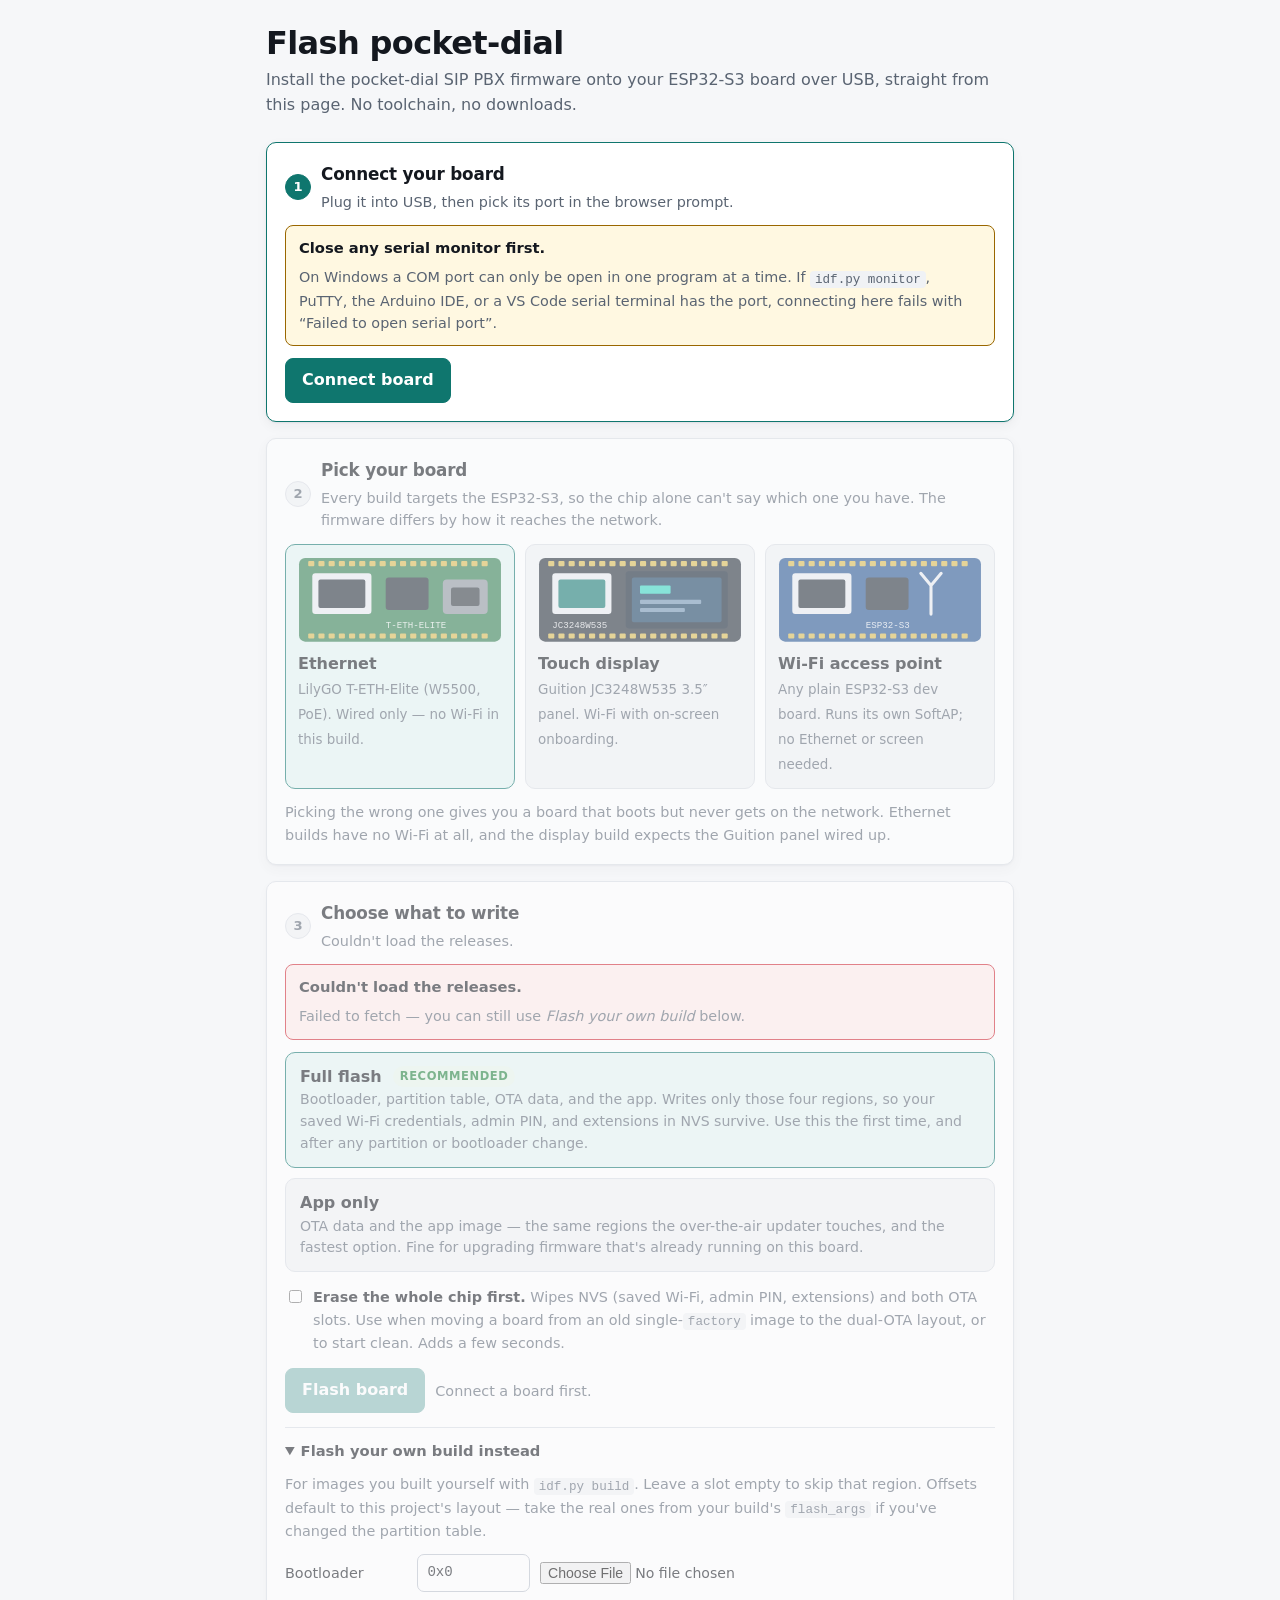
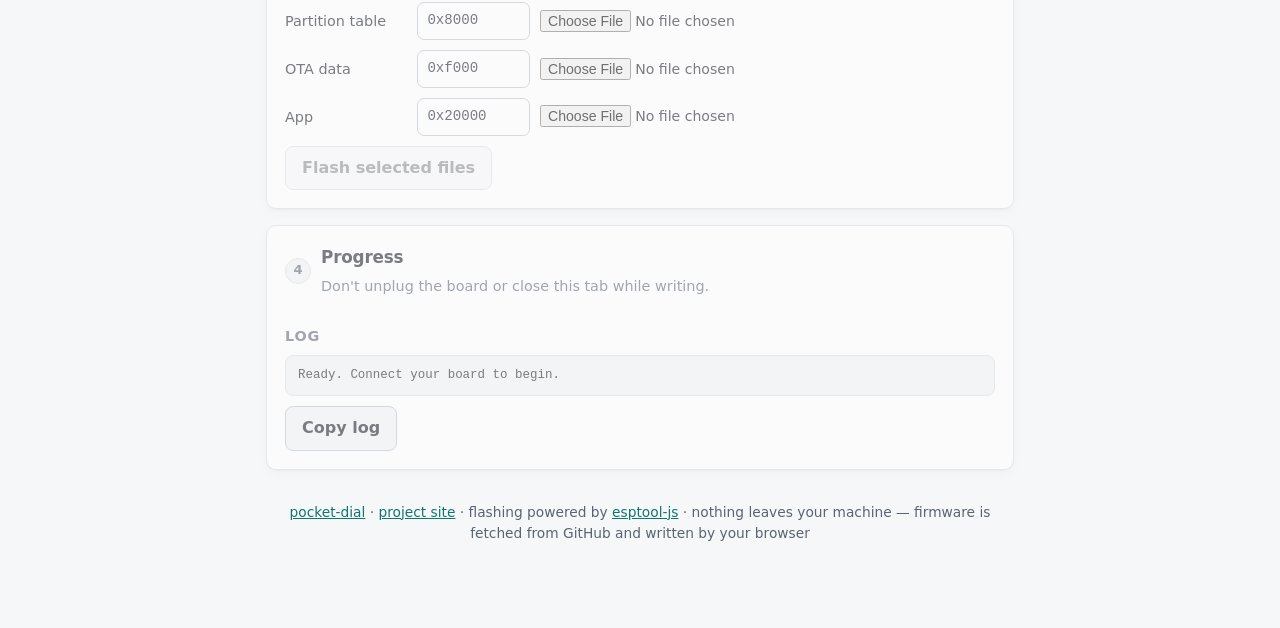
==== docs/flasher/index.html @ 8992a050 "feat(docs): browser flasher on GitHub Pages Adds docs/flasher/index.html, a single dependency-free p" ====
<!doctype html>
<html lang="en">
<head>
<meta charset="utf-8">
<meta name="viewport" content="width=device-width, initial-scale=1">
<title>Flash pocket-dial</title>
<meta name="description" content="Install the pocket-dial SIP PBX firmware onto an ESP32-S3 board straight from your browser over USB. No toolchain needed.">
<style>
:root {
  color-scheme: light dark;

  --bg: #f6f7f9;
  --surface: #ffffff;
  --surface-2: #f0f2f5;
  --border: #d8dce3;
  --border-strong: #b9c0cb;
  --text: #14181f;
  --text-dim: #5a6472;
  --accent: #0f766e;
  --accent-text: #ffffff;
  --accent-dim: #e3f4f2;
  --ok: #1a7f37;
  --ok-bg: #e6f4ea;
  --warn: #9a6700;
  --warn-bg: #fff8e1;
  --err: #cf222e;
  --err-bg: #ffebe9;
  --mono: ui-monospace, SFMono-Regular, "SF Mono", Menlo, Consolas, "Liberation Mono", monospace;
  --radius: 10px;
  --shadow: 0 1px 2px rgba(16, 22, 30, .06), 0 4px 12px rgba(16, 22, 30, .05);
}

@media (prefers-color-scheme: dark) {
  :root:not([data-theme="light"]) {
    --bg: #0d1117;
    --surface: #161b22;
    --surface-2: #1c232c;
    --border: #2d353f;
    --border-strong: #3d4650;
    --text: #e6edf3;
    --text-dim: #9aa4b2;
    --accent: #2dd4bf;
    --accent-text: #06201d;
    --accent-dim: #113330;
    --ok: #5fd377;
    --ok-bg: #12261a;
    --warn: #e3b341;
    --warn-bg: #2b2312;
    --err: #ff7b72;
    --err-bg: #2d1615;
    --shadow: 0 1px 2px rgba(0, 0, 0, .4), 0 4px 14px rgba(0, 0, 0, .3);
  }
}

* { box-sizing: border-box; }

body {
  margin: 0;
  background: var(--bg);
  color: var(--text);
  font: 16px/1.55 system-ui, -apple-system, "Segoe UI", Roboto, "Helvetica Neue", Arial, sans-serif;
  -webkit-text-size-adjust: 100%;
}

.wrap { max-width: 780px; margin: 0 auto; padding: 24px 16px 72px; }

header { margin-bottom: 24px; }
h1 { font-size: clamp(1.5rem, 4vw, 2rem); line-height: 1.2; margin: 0 0 6px; letter-spacing: -.02em; }
.sub { color: var(--text-dim); margin: 0; }

h2 { font-size: 1.05rem; margin: 0 0 4px; letter-spacing: -.01em; }
h3 { font-size: .9rem; margin: 0 0 8px; text-transform: uppercase; letter-spacing: .06em; color: var(--text-dim); }

.card {
  background: var(--surface);
  border: 1px solid var(--border);
  border-radius: var(--radius);
  padding: 18px;
  margin-bottom: 16px;
  box-shadow: var(--shadow);
}
.card > :last-child { margin-bottom: 0; }

.step-head { display: flex; align-items: baseline; gap: 10px; margin-bottom: 12px; }
.step-num {
  flex: none;
  width: 26px; height: 26px;
  border-radius: 50%;
  background: var(--surface-2);
  border: 1px solid var(--border);
  color: var(--text-dim);
  font-size: .82rem; font-weight: 600;
  display: grid; place-items: center;
  align-self: center;
}
.card[data-state="active"] { border-color: var(--accent); }
.card[data-state="active"] .step-num { background: var(--accent); border-color: var(--accent); color: var(--accent-text); }
.card[data-state="done"] .step-num { background: var(--ok-bg); border-color: var(--ok); color: var(--ok); }
.card[data-state="done"] .step-num::after { content: "\2713"; }
.card[data-state="done"] .step-num > span { display: none; }
.card[aria-disabled="true"] { opacity: .55; }
.card[aria-disabled="true"] button { pointer-events: none; }

p { margin: 0 0 12px; }
.muted { color: var(--text-dim); font-size: .9rem; }
code, kbd { font-family: var(--mono); font-size: .875em; background: var(--surface-2); padding: .12em .38em; border-radius: 4px; }
a { color: var(--accent); }

button {
  font: inherit;
  font-weight: 550;
  padding: 9px 16px;
  border-radius: 8px;
  border: 1px solid var(--border-strong);
  background: var(--surface-2);
  color: var(--text);
  cursor: pointer;
  transition: filter .12s ease;
}
button:hover:not(:disabled) { filter: brightness(1.06); }
button:active:not(:disabled) { filter: brightness(.94); }
button:focus-visible { outline: 2px solid var(--accent); outline-offset: 2px; }
button:disabled { opacity: .5; cursor: not-allowed; }
button.primary { background: var(--accent); border-color: var(--accent); color: var(--accent-text); }

select {
  font: inherit; font-size: .9rem;
  padding: 6px 9px; border-radius: 7px;
  border: 1px solid var(--border-strong);
  background: var(--surface); color: var(--text);
  max-width: 100%;
}

.row { display: flex; flex-wrap: wrap; gap: 10px; align-items: center; }

dl.facts { display: grid; grid-template-columns: auto 1fr; gap: 6px 16px; margin: 0; font-size: .92rem; }
dl.facts dt { color: var(--text-dim); }
dl.facts dd { margin: 0; font-family: var(--mono); font-size: .86rem; word-break: break-all; }

/* Variant picker */
.variants { display: grid; gap: 10px; grid-template-columns: 1fr; margin-bottom: 12px; }
@media (min-width: 620px) { .variants { grid-template-columns: 1fr 1fr 1fr; } }

.variant {
  position: relative;
  display: block;
  border: 1px solid var(--border);
  border-radius: var(--radius);
  padding: 12px;
  background: var(--surface-2);
  cursor: pointer;
}
.variant:has(input:checked) { border-color: var(--accent); background: var(--accent-dim); }
.variant:has(input:focus-visible) { outline: 2px solid var(--accent); outline-offset: 2px; }
.variant input { position: absolute; opacity: 0; pointer-events: none; }
.variant svg { display: block; width: 100%; height: auto; border-radius: 6px; margin-bottom: 10px; }
.variant .vname { font-weight: 600; display: block; }
.variant .vdesc { color: var(--text-dim); font-size: .84rem; }
.variant[data-missing="1"] { opacity: .55; }
.badge {
  display: inline-block;
  font-size: .72rem; font-weight: 600;
  text-transform: uppercase; letter-spacing: .05em;
  padding: 2px 7px; border-radius: 20px;
  background: var(--ok-bg); color: var(--ok);
  vertical-align: 2px; margin-left: 6px;
}
.badge.warn { background: var(--warn-bg); color: var(--warn); }

/* Mode picker */
.modes { display: grid; gap: 10px; margin-bottom: 14px; }
.mode {
  display: block;
  border: 1px solid var(--border);
  border-radius: var(--radius);
  padding: 12px 14px;
  background: var(--surface-2);
  cursor: pointer;
}
.mode:has(input:checked) { border-color: var(--accent); background: var(--accent-dim); }
.mode:has(input:focus-visible) { outline: 2px solid var(--accent); outline-offset: 2px; }
.mode input { position: absolute; opacity: 0; pointer-events: none; }
.mode .mname { font-weight: 600; }
.mode .mdesc { color: var(--text-dim); font-size: .88rem; }

.check { display: flex; gap: 8px; align-items: flex-start; font-size: .9rem; margin-bottom: 14px; }
.check input { margin-top: 4px; }

/* Progress */
.parts { display: grid; gap: 8px; margin: 14px 0; }
.part { font-size: .88rem; }
.part-top { display: flex; justify-content: space-between; gap: 12px; margin-bottom: 3px; }
.part-name { font-family: var(--mono); font-size: .82rem; }
.part-pct { color: var(--text-dim); font-variant-numeric: tabular-nums; }
.bar { height: 6px; border-radius: 3px; background: var(--surface-2); overflow: hidden; border: 1px solid var(--border); }
.bar > i { display: block; height: 100%; width: 0; background: var(--accent); transition: width .15s linear; }
.part[data-done="1"] .bar > i { background: var(--ok); }

/* Log */
.log {
  font-family: var(--mono);
  font-size: .78rem;
  line-height: 1.5;
  background: var(--surface-2);
  border: 1px solid var(--border);
  border-radius: 8px;
  padding: 10px 12px;
  max-height: 260px;
  overflow: auto;
  white-space: pre-wrap;
  word-break: break-word;
  margin: 0;
}
.log:empty::after { content: "(nothing yet)"; color: var(--text-dim); }
.log .e { color: var(--err); }
.log .w { color: var(--warn); }
.log .k { color: var(--ok); }

/* Notices */
.notice { border-radius: 8px; padding: 11px 13px; margin-bottom: 12px; font-size: .92rem; border: 1px solid; }
.notice > :last-child { margin-bottom: 0; }
.notice.info { background: var(--accent-dim); border-color: var(--accent); }
.notice.warn { background: var(--warn-bg); border-color: var(--warn); }
.notice.err  { background: var(--err-bg);  border-color: var(--err); }
.notice.ok   { background: var(--ok-bg);   border-color: var(--ok); }

details { border-top: 1px solid var(--border); padding-top: 12px; margin-top: 14px; }
details summary { cursor: pointer; font-weight: 550; font-size: .92rem; }
details[open] summary { margin-bottom: 10px; }

input[type="file"] { font: inherit; font-size: .88rem; max-width: 100%; }
input[type="text"] {
  font: inherit; font-family: var(--mono); font-size: .88rem;
  padding: 7px 9px; border-radius: 7px;
  border: 1px solid var(--border-strong);
  background: var(--surface); color: var(--text);
  width: 8em;
}

.hidden { display: none !important; }

.local-part { display: flex; flex-wrap: wrap; gap: 10px; align-items: center; margin-bottom: 10px; }

footer { color: var(--text-dim); font-size: .86rem; text-align: center; margin-top: 32px; }

@media (prefers-reduced-motion: reduce) {
  * { transition: none !important; }
}
</style>
</head>
<body>
<div class="wrap">

<header>
  <h1>Flash pocket-dial</h1>
  <p class="sub">Install the pocket-dial SIP PBX firmware onto your ESP32-S3 board over USB, straight from this page. No toolchain, no downloads.</p>
</header>

<!-- Unsupported browser gate -->
<div id="unsupported" class="notice err hidden">
  <p><strong>This browser can't talk to serial devices.</strong></p>
  <p>Flashing needs the <a href="https://developer.mozilla.org/docs/Web/API/Web_Serial_API" rel="noreferrer">Web Serial API</a>, which today only <strong>Chrome, Edge, and Opera on desktop</strong> support — Firefox, Safari, and all mobile browsers do not.</p>
  <p id="unsupported-why" class="muted"></p>
  <p style="margin-bottom:0">Open this page in Chrome or Edge on a desktop, or flash from the command line with the <a href="https://github.com/GlomarGadaffi/pocket-dial/blob/main/docs/FLASHING.md">esptool instructions in FLASHING.md</a>.</p>
</div>

<div id="app">

  <!-- Step 1: connect -->
  <section class="card" id="step-connect" data-state="active">
    <div class="step-head">
      <div class="step-num"><span>1</span></div>
      <div>
        <h2>Connect your board</h2>
        <p class="muted" style="margin:0">Plug it into USB, then pick its port in the browser prompt.</p>
      </div>
    </div>

    <div class="notice warn">
      <p style="margin-bottom:6px"><strong>Close any serial monitor first.</strong></p>
      <p class="muted" style="margin-bottom:0">On Windows a COM port can only be open in one program at a time. If <code>idf.py monitor</code>, PuTTY, the Arduino IDE, or a VS Code serial terminal has the port, connecting here fails with &ldquo;Failed to open serial port&rdquo;.</p>
    </div>

    <div class="row">
      <button id="btn-connect" class="primary">Connect board</button>
      <button id="btn-disconnect" class="hidden">Disconnect</button>
      <span id="connect-status" class="muted"></span>
    </div>

    <div id="chip-info" class="hidden" style="margin-top:14px">
      <h3>Board</h3>
      <dl class="facts">
        <dt>Chip</dt><dd id="fact-chip">&mdash;</dd>
        <dt>MAC</dt><dd id="fact-mac">&mdash;</dd>
        <dt>Flash</dt><dd id="fact-flash">&mdash;</dd>
        <dt>Installed</dt><dd id="fact-version">&mdash;</dd>
      </dl>
    </div>
  </section>

  <!-- Step 2: variant -->
  <section class="card" id="step-variant" aria-disabled="true">
    <div class="step-head">
      <div class="step-num"><span>2</span></div>
      <div>
        <h2>Pick your board</h2>
        <p class="muted" style="margin:0" id="detect-summary">Every build targets the ESP32-S3, so the chip alone can't say which one you have. The firmware differs by how it reaches the network.</p>
      </div>
    </div>

    <div id="detect-notice"></div>

    <div class="variants" id="variants" role="radiogroup" aria-label="Firmware variant"></div>
    <p class="muted" style="margin-bottom:0">Picking the wrong one gives you a board that boots but never gets on the network. Ethernet builds have no Wi-Fi at all, and the display build expects the Guition panel wired up.</p>
  </section>

  <!-- Step 3: what to flash -->
  <section class="card" id="step-mode" aria-disabled="true">
    <div class="step-head">
      <div class="step-num"><span>3</span></div>
      <div>
        <h2>Choose what to write</h2>
        <p class="muted" style="margin:0" id="release-line">Loading releases&hellip;</p>
      </div>
    </div>

    <div id="release-notice"></div>

    <div class="row" id="release-row" style="margin-bottom:14px">
      <label for="release-select" class="muted">Release</label>
      <select id="release-select" aria-label="Release to flash"></select>
      <a id="release-link" class="muted" href="#" rel="noreferrer" target="_blank">release notes</a>
    </div>

    <div class="modes" id="modes" role="radiogroup" aria-label="Flash mode">
      <label class="mode">
        <input type="radio" name="mode" value="full" checked>
        <span class="mname">Full flash</span>
        <span class="badge">Recommended</span>
        <div class="mdesc">Bootloader, partition table, OTA data, and the app. Writes only those four regions, so your saved Wi-Fi credentials, admin PIN, and extensions in NVS survive. Use this the first time, and after any partition or bootloader change.</div>
      </label>
      <label class="mode">
        <input type="radio" name="mode" value="app">
        <span class="mname">App only</span>
        <div class="mdesc">OTA data and the app image &mdash; the same regions the over-the-air updater touches, and the fastest option. Fine for upgrading firmware that's already running on this board.</div>
      </label>
    </div>

    <label class="check">
      <input type="checkbox" id="erase-all">
      <span><strong>Erase the whole chip first.</strong> <span class="muted">Wipes NVS (saved Wi-Fi, admin PIN, extensions) and both OTA slots. Use when moving a board from an old single-<code>factory</code> image to the dual-OTA layout, or to start clean. Adds a few seconds.</span></span>
    </label>

    <div class="row">
      <button id="btn-flash" class="primary" disabled>Flash board</button>
      <span id="mode-status" class="muted"></span>
    </div>

    <details id="local-details">
      <summary>Flash your own build instead</summary>
      <p class="muted">For images you built yourself with <code>idf.py build</code>. Leave a slot empty to skip that region. Offsets default to this project's layout &mdash; take the real ones from your build's <code>flash_args</code> if you've changed the partition table.</p>
      <div id="local-parts"></div>
      <div class="row">
        <button id="btn-flash-local">Flash selected files</button>
        <span id="local-status" class="muted"></span>
      </div>
    </details>
  </section>

  <!-- Step 4: progress -->
  <section class="card" id="step-progress" aria-disabled="true">
    <div class="step-head">
      <div class="step-num"><span>4</span></div>
      <div>
        <h2>Progress</h2>
        <p class="muted" style="margin:0">Don't unplug the board or close this tab while writing.</p>
      </div>
    </div>

    <div id="done-notice"></div>
    <div class="parts" id="parts"></div>

    <h3>Log</h3>
    <pre class="log" id="log" aria-live="polite" aria-label="Flashing log"></pre>
    <div class="row" style="margin-top:10px">
      <button id="btn-copy-log">Copy log</button>
    </div>
  </section>

</div>

<footer>
  <p><a href="https://github.com/GlomarGadaffi/pocket-dial">pocket-dial</a>
  &middot; <a href="../">project site</a>
  &middot; flashing powered by <a href="https://github.com/espressif/esptool-js">esptool-js</a>
  &middot; nothing leaves your machine &mdash; firmware is fetched from GitHub and written by your browser</p>
</footer>

</div>

<script type="module">
// ---------------------------------------------------------------------------
// Configuration
// ---------------------------------------------------------------------------

const REPO = "GlomarGadaffi/pocket-dial";
const RELEASES_API = `https://api.github.com/repos/${REPO}/releases?per_page=15`;

// Variant ids double as the "<chip>-<transport>" tag the release workflow
// (.github/workflows/release.yml) bakes into asset names, e.g.
// SipServer-esp32s3-eth.bin. Keep the two in sync.
const VARIANTS = {
  "esp32s3-eth": {
    name: "Ethernet",
    desc: "LilyGO T-ETH-Elite (W5500, PoE). Wired only — no Wi-Fi in this build.",
    art: { body: "#2b7a4b", chip: "#1d2733", label: "T-ETH-ELITE", jack: true },
    after: `<p style="margin-bottom:8px">Plug an Ethernet cable in. The board asks your router for an address over DHCP;
            find it in the router's client list, then open <strong>http://&lt;that address&gt;/</strong> for the dashboard.
            SIP phones register to the same address on port <code>5060</code>.</p>`
  },
  "esp32s3-display": {
    name: "Touch display",
    desc: "Guition JC3248W535 3.5″ panel. Wi-Fi with on-screen onboarding.",
    art: { body: "#1d2733", chip: "#0f766e", label: "JC3248W535", screen: true },
    after: `<p style="margin-bottom:8px">The screen lights up with the onboarding flow: it starts an access point and shows
            a QR code to join it. Follow the prompts to put the board on your Wi-Fi; the dashboard address is shown on
            screen once it's connected.</p>`
  },
  "esp32s3-wifi": {
    name: "Wi-Fi access point",
    desc: "Any plain ESP32-S3 dev board. Runs its own SoftAP; no Ethernet or screen needed.",
    art: { body: "#1f4f8f", chip: "#1d2733", label: "ESP32-S3", antenna: true },
    after: `<p style="margin-bottom:8px">Look for a Wi-Fi network named <strong>esp32-sipserver</strong> and join it.
            The dashboard is at <strong>http://192.168.4.1/</strong>, and SIP phones register to
            <code>192.168.4.1:5060</code>. The dashboard lets you point the board at your own Wi-Fi instead.</p>`
  }
};
const DEFAULT_VARIANT = "esp32s3-eth";

// Flash layout from partitions.csv. Offsets normally come from the release's
// manifest.json or flasher_args-<variant>.json; these are the fallbacks for
// the "flash your own build" panel and for releases that predate both.
const APP_OFFSET = 0x20000;      // ota_0
const APP1_OFFSET = 0x620000;    // ota_1
const OTADATA_OFFSET = 0xf000;
const OTADATA_SIZE = 0x2000;     // two 4 KB sectors
const OTADATA_SECTOR = 0x1000;   // the second entry lives one sector on
const APP_DESC_OFFSET = 0x20;    // esp_app_desc_t follows the 24-byte image
                                 // header + 8-byte first segment header
const APP_DESC_MAGIC = 0xabcd5432;
const PROJECT_NAME = "SipServer";
const DEFAULT_FLASH = { size: "16MB", mode: "dio", freq: "80m" };

const LOCAL_SLOTS = [
  { role: "bootloader",      label: "Bootloader",      offset: 0x0 },
  { role: "partition-table", label: "Partition table", offset: 0x8000 },
  { role: "ota-data",        label: "OTA data",        offset: OTADATA_OFFSET },
  { role: "app",             label: "App",             offset: APP_OFFSET }
];

const ESPTOOL_URL = "https://cdn.jsdelivr.net/npm/esptool-js@0.6.1/bundle.js";

// ---------------------------------------------------------------------------
// Small helpers
// ---------------------------------------------------------------------------

const $ = (id) => document.getElementById(id);

function log(msg, cls) {
  const el = $("log");
  const atBottom = el.scrollHeight - el.scrollTop - el.clientHeight < 24;
  const line = document.createElement("span");
  if (cls) line.className = cls;
  line.textContent = msg + "\n";
  el.appendChild(line);
  if (atBottom) el.scrollTop = el.scrollHeight;
}
const logErr = (m) => log(m, "e");
const logWarn = (m) => log(m, "w");
const logOk = (m) => log(m, "k");

function notice(hostId, kind, html) {
  const host = $(hostId);
  if (!kind) { host.innerHTML = ""; return; }
  host.innerHTML = `<div class="notice ${kind}">${html}</div>`;
}

function setStep(id, state) {
  const el = $(id);
  if (state === "locked") {
    el.setAttribute("aria-disabled", "true");
    el.removeAttribute("data-state");
  } else {
    el.removeAttribute("aria-disabled");
    el.setAttribute("data-state", state);
  }
}

const esc = (s) => String(s).replace(/[&<>"']/g, (c) => ({ "&": "&amp;", "<": "&lt;", ">": "&gt;", '"': "&quot;", "'": "&#39;" }[c]));
const hex = (n) => "0x" + n.toString(16);
const fmtBytes = (n) => n >= 1048576 ? (n / 1048576).toFixed(2) + " MB"
                      : n >= 1024    ? (n / 1024).toFixed(1) + " KB"
                      : n + " B";

// ---------------------------------------------------------------------------
// Browser support gate
// ---------------------------------------------------------------------------

function checkSupport() {
  const reasons = [];
  if (!("serial" in navigator)) reasons.push("navigator.serial is not available in this browser.");
  if (!window.isSecureContext) reasons.push("This page is not in a secure context — Web Serial needs HTTPS (or localhost).");

  if (reasons.length) {
    $("unsupported").classList.remove("hidden");
    $("unsupported-why").textContent = reasons.join(" ");
    $("app").classList.add("hidden");
    return false;
  }
  return true;
}

// ---------------------------------------------------------------------------
// esp_app_desc_t parsing
//
//   0   magic          u32   0xABCD5432
//   4   secure_version u32
//   8   reserv1[2]     u32 x2
//   16  version        char[32]
//   48  project_name   char[32]
//   80  time           char[16]
//   96  date           char[16]
//   112 idf_ver        char[32]
//   144 app_elf_sha256 u8[32]
// ---------------------------------------------------------------------------

function cstr(bytes, offset, maxLen) {
  const slice = bytes.subarray(offset, offset + maxLen);
  let end = slice.indexOf(0);
  if (end < 0) end = slice.length;
  return new TextDecoder("utf-8", { fatal: false }).decode(slice.subarray(0, end)).replace(/[^\x20-\x7e]/g, "");
}

function parseAppDesc(bytes) {
  if (!bytes || bytes.length < 176) return null;
  const dv = new DataView(bytes.buffer, bytes.byteOffset, bytes.byteLength);
  if (dv.getUint32(0, true) !== APP_DESC_MAGIC) return null;
  return {
    version: cstr(bytes, 16, 32),
    projectName: cstr(bytes, 48, 32),
    time: cstr(bytes, 80, 16),
    date: cstr(bytes, 96, 16),
    idfVer: cstr(bytes, 112, 32)
  };
}

// otadata: two 32-byte entries a sector apart, each starting with u32 ota_seq.
// IDF boots the entry with the highest valid seq, slot = (seq - 1) % 2.
// 0xFFFFFFFF means blank; both blank falls back to ota_0.
function activeSlot(entry0, entry1) {
  const seqOf = (e) => {
    if (!e || e.length < 4) return 0xffffffff;
    return new DataView(e.buffer, e.byteOffset, e.byteLength).getUint32(0, true);
  };
  const s0 = seqOf(entry0), s1 = seqOf(entry1);
  const valid = [];
  if (s0 !== 0xffffffff && s0 !== 0) valid.push(s0);
  if (s1 !== 0xffffffff && s1 !== 0) valid.push(s1);
  if (!valid.length) return 0;
  const seq = Math.max(...valid);
  return (seq - 1) % 2;
}

// ---------------------------------------------------------------------------
// State
// ---------------------------------------------------------------------------

const state = {
  esptool: null,
  port: null,
  transport: null,
  loader: null,
  connected: false,
  busy: false,
  usbOtg: false,
  selectedVariant: DEFAULT_VARIANT,
  installedVersion: null,
  releases: [],       // [{ tag, name, prerelease, url, assets: Map<name, url>, manifest?, resolved: Map<variantId, plan> }]
  release: null,      // the selected entry from `releases`
  releaseError: null
};

// ---------------------------------------------------------------------------
// Release loading
//
// Two layouts are understood:
//
//   1. manifest.json (releases cut by the current workflow):
//        { "version": "...", "variants": { "<id>": { "name", "flash": {size,mode,freq},
//          "parts": [ { "offset", "file", "role", "size" } ] } } }
//
//   2. Bare convention (v1.2.0 and earlier):
//        bootloader-<id>.bin, partition-table-<id>.bin, SipServer-<id>.bin, and
//        optionally flasher_args-<id>.json for the real offsets and flash mode.
//        Those releases ship no ota_data_initial.bin; the page synthesises it
//        (it is nothing but 0xFF, which tells the bootloader "boot ota_0").
// ---------------------------------------------------------------------------

async function loadReleases() {
  try {
    const res = await fetch(RELEASES_API, { headers: { Accept: "application/vnd.github+json" } });
    if (res.status === 403 || res.status === 429) throw new Error("rate-limited");
    if (!res.ok) throw new Error(`GitHub API returned ${res.status}`);

    const list = (await res.json()).filter((r) => !r.draft);
    if (!list.length) throw new Error("no-release");

    state.releases = list.map((r) => ({
      tag: r.tag_name,
      name: r.name || r.tag_name,
      prerelease: !!r.prerelease,
      url: r.html_url,
      assets: new Map((r.assets || []).map((a) => [a.name, { url: a.browser_download_url, size: a.size }])),
      manifest: undefined,
      resolved: new Map()
    }));

    // Default to the newest stable release; fall back to a pre-release if
    // that's all there is.
    const stable = state.releases.find((r) => !r.prerelease);
    await selectRelease(stable || state.releases[0]);
    renderReleasePicker();
  } catch (err) {
    state.releaseError = err;
    renderRelease();
  }
}

async function selectRelease(rel) {
  state.release = rel;
  state.releaseError = null;

  if (rel.manifest === undefined) {
    const m = rel.assets.get("manifest.json");
    if (m) {
      try {
        const r = await fetch(m.url);
        rel.manifest = r.ok ? await r.json() : null;
        if (!r.ok) logWarn(`manifest.json in ${rel.tag} could not be downloaded (${r.status}); falling back to asset names.`);
      } catch (e) {
        rel.manifest = null;
        logWarn(`manifest.json in ${rel.tag} is unreadable (${e.message}); falling back to asset names.`);
      }
    } else {
      rel.manifest = null;
    }
  }

  renderRelease();
  renderVariants();
  updateFlashButton();
}

function renderReleasePicker() {
  const sel = $("release-select");
  sel.innerHTML = state.releases.map((r) =>
    `<option value="${esc(r.tag)}" ${r === state.release ? "selected" : ""}>${esc(r.tag)}${r.prerelease ? " (pre-release)" : ""}</option>`).join("");
  sel.addEventListener("change", async () => {
    const rel = state.releases.find((r) => r.tag === sel.value);
    if (rel) {
      log(`Switched to release ${rel.tag}.`);
      await selectRelease(rel);
    }
  });
}

function renderRelease() {
  const line = $("release-line");

  if (state.release) {
    const r = state.release;
    const ver = r.manifest?.version || r.tag;
    line.innerHTML = `Release <strong>${esc(r.tag)}</strong>${r.prerelease ? ' <span class="badge warn">pre-release</span>' : ""}` +
                     (r.manifest ? ` &mdash; firmware ${esc(ver)}` : "") + ".";
    $("release-link").href = r.url;
    $("release-row").classList.remove("hidden");
    notice("release-notice", null);
    return;
  }

  const err = state.releaseError;
  if (!err) { line.textContent = "Loading releases…"; return; }

  let body, kind = "err";
  if (err.message === "no-release") {
    kind = "warn";
    body = `<p style="margin-bottom:6px"><strong>No release published yet.</strong></p>
            <p class="muted" style="margin-bottom:0">There's nothing to download for this repository yet, so one-click flashing isn't available.
            You can still use <em>Flash your own build</em> below with images you built locally.</p>`;
    line.textContent = "No release available.";
  } else if (err.message === "rate-limited") {
    body = `<p style="margin-bottom:6px"><strong>GitHub rate-limited this browser.</strong></p>
            <p class="muted" style="margin-bottom:0">Unauthenticated API requests are capped at 60 per hour per IP. Wait a while and reload,
            or use <em>Flash your own build</em> below.</p>`;
    line.textContent = "Couldn't reach GitHub.";
  } else {
    body = `<p style="margin-bottom:6px"><strong>Couldn't load the releases.</strong></p>
            <p class="muted" style="margin-bottom:0">${esc(err.message)} &mdash; you can still use <em>Flash your own build</em> below.</p>`;
    line.textContent = "Couldn't load the releases.";
  }

  $("release-row").classList.add("hidden");
  notice("release-notice", kind, body);
  $("local-details").open = true;
}

// A plan is { flash: {size,mode,freq}, parts: [{ name, offset, role, url?, data?, size? }] }
// or null when the release has nothing for this variant. Memoised per release.
function planFor(rel, variantId) {
  if (!rel) return null;
  if (rel.resolved.has(variantId)) return rel.resolved.get(variantId);
  const plan = rel.manifest ? planFromManifest(rel, variantId) : planFromConvention(rel, variantId);
  rel.resolved.set(variantId, plan);
  return plan;
}

function planFromManifest(rel, variantId) {
  const v = rel.manifest.variants?.[variantId];
  if (!v || !Array.isArray(v.parts)) return null;
  const parts = [];
  for (const p of v.parts) {
    const a = rel.assets.get(p.file);
    if (!a) return { error: `Release is missing asset "${p.file}".` };
    parts.push({ name: p.file, offset: Number(p.offset), role: p.role, url: a.url, size: p.size ?? a.size });
  }
  return { flash: { ...DEFAULT_FLASH, ...(v.flash || rel.manifest.flash || {}) }, parts };
}

function planFromConvention(rel, variantId) {
  const transport = variantId.split("-").slice(1).join("-");
  const find = (...names) => {
    for (const n of names) if (rel.assets.has(n)) return n;
    return null;
  };
  const findRe = (re) => [...rel.assets.keys()].find((n) => re.test(n)) || null;

  // Asset naming across releases: release.yml writes SipServer-<id>.bin; the
  // hand-cut v1.3.0-pre-alpha used pocket-dial-<tag>-<id>[-board].bin and
  // dropped the transport from the eth bootloader/partition names.
  const app = find(`SipServer-${variantId}.bin`) ||
              findRe(new RegExp(`^pocket-dial-.*-${variantId}(-[a-z0-9]+)?\\.bin$`));
  if (!app) return null;

  const bootloader = find(`bootloader-${variantId}.bin`, "bootloader-esp32s3.bin", "bootloader.bin");
  const ptable = find(`partition-table-${variantId}.bin`, "partition-table-esp32s3.bin", "partition-table.bin");
  const otadata = find(`ota_data_initial-${variantId}.bin`, `ota_data_initial-${transport}.bin`, "ota_data_initial.bin");
  if (!bootloader || !ptable) return { error: `Release ${rel.tag} has the app for ${variantId} but no bootloader/partition table for it.` };

  const plan = {
    flash: { ...DEFAULT_FLASH },
    offsets: { bootloader: 0x0, "partition-table": 0x8000, "ota-data": OTADATA_OFFSET, app: APP_OFFSET },
    argsAsset: find(`flasher_args-${variantId}.json`),
    files: { bootloader, "partition-table": ptable, "ota-data": otadata, app }
  };
  return plan;
}

// Convention plans may carry a flasher_args json whose offsets/flash settings
// should win over the defaults; fetch it lazily, once.
async function finalisePlan(rel, plan) {
  if (plan.parts) return plan;

  if (plan.argsAsset && !plan.argsLoaded) {
    plan.argsLoaded = true;
    try {
      const r = await fetch(rel.assets.get(plan.argsAsset).url);
      if (r.ok) {
        const a = await r.json();
        const fs = a.flash_settings || {};
        plan.flash = {
          size: fs.flash_size || plan.flash.size,
          mode: fs.flash_mode || plan.flash.mode,
          freq: fs.flash_freq || plan.flash.freq
        };
        const off = (k) => a[k]?.offset ? Number(a[k].offset) : null;
        plan.offsets.bootloader = off("bootloader") ?? plan.offsets.bootloader;
        plan.offsets["partition-table"] = off("partition-table") ?? plan.offsets["partition-table"];
        plan.offsets["ota-data"] = off("otadata") ?? plan.offsets["ota-data"];
        plan.offsets.app = off("app") ?? plan.offsets.app;
        log(`${plan.argsAsset}: flash ${plan.flash.size} ${plan.flash.mode}@${plan.flash.freq}, app at ${hex(plan.offsets.app)}.`);
      } else {
        logWarn(`${plan.argsAsset} could not be downloaded (${r.status}); using default offsets.`);
      }
    } catch (e) {
      logWarn(`${plan.argsAsset} unreadable (${e.message}); using default offsets.`);
    }
  }

  const part = (role, name) => {
    if (!name) return null;
    const a = rel.assets.get(name);
    return { name, offset: plan.offsets[role], role, url: a.url, size: a.size };
  };

  plan.parts = [
    part("bootloader", plan.files.bootloader),
    part("partition-table", plan.files["partition-table"]),
    plan.files["ota-data"]
      ? part("ota-data", plan.files["ota-data"])
      : { name: "ota_data_initial (generated)", offset: plan.offsets["ota-data"], role: "ota-data",
          data: new Uint8Array(OTADATA_SIZE).fill(0xff), size: OTADATA_SIZE },
    part("app", plan.files.app)
  ].filter(Boolean);
  return plan;
}

// ---------------------------------------------------------------------------
// Variant picker UI
// ---------------------------------------------------------------------------

function variantArt(art) {
  const pads = Array.from({ length: 18 }, (_, i) =>
    `<rect x="${10 + i * 10}" y="4" width="6" height="5" rx="1" fill="#d8b84a"/>` +
    `<rect x="${10 + i * 10}" y="75" width="6" height="5" rx="1" fill="#d8b84a"/>`).join("");
  let extra = "";
  if (art.jack) extra = `<rect x="142" y="22" width="44" height="34" rx="4" fill="#8a939c"/><rect x="150" y="30" width="28" height="18" rx="2" fill="#2b333c"/>`;
  if (art.antenna) extra = `<path d="M150 56 V28 M150 28 l-10 -12 M150 28 l10 -12" stroke="#e8ecf0" stroke-width="3" fill="none" stroke-linecap="round"/>`;
  if (art.screen) extra = `<rect x="86" y="14" width="100" height="56" rx="3" fill="#0b1a2b"/><rect x="92" y="20" width="88" height="44" rx="2" fill="#123b5e"/><rect x="100" y="28" width="30" height="8" rx="1" fill="#2dd4bf"/><rect x="100" y="42" width="60" height="4" rx="1" fill="#6b8fb0"/><rect x="100" y="50" width="44" height="4" rx="1" fill="#6b8fb0"/>`;
  return `<svg viewBox="0 0 200 84" role="img" aria-hidden="true" focusable="false">
    <rect x="1" y="1" width="198" height="82" rx="6" fill="${art.body}"/>
    <rect x="14" y="16" width="58" height="40" rx="3" fill="#e8ecf0"/>
    <rect x="20" y="22" width="46" height="28" rx="2" fill="${art.chip}"/>
    ${art.screen ? "" : `<rect x="86" y="20" width="42" height="32" rx="3" fill="${art.chip}"/>`}
    ${extra}${pads}
    <text x="${art.screen ? 14 : 86}" y="70" font-family="monospace" font-size="9" fill="#ffffff" opacity=".85">${art.label}</text>
  </svg>`;
}

function renderVariants() {
  const host = $("variants");
  host.innerHTML = Object.entries(VARIANTS).map(([id, v]) => {
    const plan = planFor(state.release, id);
    const missing = state.release && !plan;
    return `
    <label class="variant" data-missing="${missing ? 1 : 0}">
      <input type="radio" name="variant" value="${id}" ${id === state.selectedVariant ? "checked" : ""}>
      ${variantArt(v.art)}
      <span class="vname">${v.name}${missing ? '<span class="badge warn">not in this release</span>' : ""}</span>
      <span class="vdesc">${v.desc}</span>
    </label>`;
  }).join("");

  host.querySelectorAll('input[name="variant"]').forEach((input) => {
    input.addEventListener("change", () => {
      state.selectedVariant = input.value;
      updateFlashButton();
    });
  });
}

function renderLocalSlots() {
  $("local-parts").innerHTML = LOCAL_SLOTS.map((s) => `
    <div class="local-part">
      <label for="local-${s.role}" style="min-width:8.5em;font-size:.9rem">${s.label}</label>
      <input type="text" id="local-off-${s.role}" value="${hex(s.offset)}" aria-label="${s.label} offset" size="8">
      <input type="file" id="local-${s.role}" accept=".bin" aria-label="${s.label} image">
    </div>`).join("");
}

// ---------------------------------------------------------------------------
// Connect / detect
// ---------------------------------------------------------------------------

async function loadEsptool() {
  if (state.esptool) return state.esptool;
  log(`Loading esptool-js from ${ESPTOOL_URL} …`);
  state.esptool = await import(ESPTOOL_URL);
  return state.esptool;
}

const terminal = {
  clean() {},
  writeLine(data) { log(String(data)); },
  write(data) { log(String(data).replace(/\r?\n$/, "")); }
};

async function connect() {
  if (state.busy) return;
  state.busy = true;
  $("btn-connect").disabled = true;
  $("connect-status").textContent = "Connecting…";

  try {
    const { ESPLoader, Transport } = await loadEsptool();

    state.port = await navigator.serial.requestPort();
    state.transport = new Transport(state.port, false);

    state.loader = new ESPLoader({
      transport: state.transport,
      baudrate: 921600,
      romBaudrate: 115200,
      terminal,
      debugLogging: false
    });

    // main() syncs, identifies the chip, uploads the flasher stub, and raises
    // the baud rate. Everything after this point runs against the stub.
    const chipName = await state.loader.main();
    state.connected = true;

    // The S3's native USB-Serial-JTAG needs the USB-OTG reset path rather than
    // DTR/RTS wiggling; the PID tells us which cable we're on.
    const pid = state.transport.getPid();
    state.usbOtg = pid === state.loader.USB_JTAG_SERIAL_PID;
    log(`Interface: ${state.usbOtg ? "native USB-Serial-JTAG (CDC-ACM)" : "USB-UART bridge"} (PID ${pid ?? "unknown"}).`);

    let mac = "unknown", flashSize = "unknown";
    try { mac = await state.loader.chip.readMac(state.loader); } catch (e) { logWarn(`Could not read MAC: ${e.message}`); }
    try { flashSize = await state.loader.detectFlashSize(); } catch (e) { logWarn(`Could not detect flash size: ${e.message}`); }

    $("fact-chip").textContent = chipName || state.loader.chip.CHIP_NAME || "unknown";
    $("fact-mac").textContent = mac;
    $("fact-flash").textContent = flashSize;
    $("chip-info").classList.remove("hidden");

    logOk(`Connected: ${chipName}, MAC ${mac}, flash ${flashSize}.`);

    if (chipName && !/S3/i.test(chipName)) {
      logWarn(`${chipName} is not an ESP32-S3; the published builds won't run on it.`);
      notice("detect-notice", "warn",
        `<p style="margin-bottom:0"><strong>This is a ${esc(chipName)}, not an ESP32-S3.</strong> Every published release targets the S3.
         A classic ESP32 needs the <code>lan8720</code> build from source &mdash; see FLASHING.md &mdash; and can be written here through
         <em>Flash your own build</em>.</p>`);
    }

    $("connect-status").textContent = "Connected.";
    $("btn-connect").classList.add("hidden");
    $("btn-disconnect").classList.remove("hidden");
    setStep("step-connect", "done");
    setStep("step-variant", "active");
    setStep("step-mode", "active");

    await readInstalled();
    updateFlashButton();
  } catch (err) {
    handleConnectError(err);
  } finally {
    state.busy = false;
    $("btn-connect").disabled = false;
  }
}

function handleConnectError(err) {
  const msg = err && err.message ? err.message : String(err);

  if (err && err.name === "NotFoundError") {
    $("connect-status").textContent = "No port selected.";
    return;
  }

  logErr(`Connect failed: ${msg}`);
  $("connect-status").textContent = "Connection failed.";

  let hint = "";
  if (/open|busy|access|locked/i.test(msg)) {
    hint = "Something else is holding the port. Close any serial monitor (<code>idf.py monitor</code>, PuTTY, Arduino IDE, VS Code) and try again.";
  } else if (/sync|timed? ?out|connect/i.test(msg)) {
    hint = "The chip didn't answer. Try again; if it keeps failing, hold <kbd>BOOT</kbd>, tap <kbd>RESET</kbd>, release <kbd>BOOT</kbd> to force the bootloader, then connect. Also make sure the cable carries data, not just power.";
  }

  notice("detect-notice", "err",
    `<p style="margin-bottom:${hint ? "6px" : "0"}"><strong>Couldn't connect.</strong> ${esc(msg)}</p>` +
    (hint ? `<p class="muted" style="margin-bottom:0">${hint}</p>` : ""));

  cleanup();
}

async function readAppDesc(appOffset) {
  const bytes = await state.loader.readFlash(appOffset + APP_DESC_OFFSET, 0x100);
  return parseAppDesc(bytes);
}

// The firmware doesn't stamp its variant into the app descriptor, so this
// only reports what's installed; the user still picks the variant. One
// command at a time: esptool-js has no command queue and overlapping reads
// interleave their replies.
async function readInstalled() {
  $("detect-summary").textContent = "Reading what's installed…";
  try {
    const d0 = await readAppDesc(APP_OFFSET).catch(() => null);
    const d1 = await readAppDesc(APP1_OFFSET).catch(() => null);
    let active = 0;
    try {
      const e0 = await state.loader.readFlash(OTADATA_OFFSET, 32);
      const e1 = await state.loader.readFlash(OTADATA_OFFSET + OTADATA_SECTOR, 32);
      active = activeSlot(e0, e1);
      log(`OTA data says slot ota_${active} is active.`);
    } catch (e) {
      logWarn(`Could not read OTA data (${e.message}); assuming ota_0.`);
    }

    const slots = [d0, d1];
    const cur = slots[active] || slots[1 - active];
    if (cur) {
      state.installedVersion = cur.version;
      $("fact-version").textContent = `${cur.projectName || "?"} ${cur.version}` + (cur.date ? ` — built ${cur.date}` : "");
      log(`Slot ota_${slots[active] ? active : 1 - active}: ${cur.projectName} ${cur.version}, IDF ${cur.idfVer}, built ${cur.date} ${cur.time}.`);
      if (cur.projectName === PROJECT_NAME) {
        notice("detect-notice", "ok",
          `<p style="margin-bottom:0"><strong>pocket-dial ${esc(cur.version)} is already on this board.</strong>
           The build can't tell which board it was made for, so confirm the variant below. <em>App only</em> is enough to upgrade it.</p>`);
      } else {
        notice("detect-notice", "info",
          `<p style="margin-bottom:0">This board is currently running <code>${esc(cur.projectName || "unknown")}</code>, not pocket-dial.
           A <em>Full flash</em> replaces it.</p>`);
      }
    } else {
      $("fact-version").textContent = "none — blank or unrecognised";
      notice("detect-notice", "info", `<p style="margin-bottom:0">No firmware descriptor found on this board &mdash; it looks blank. Use a <em>Full flash</em>.</p>`);
    }
    $("detect-summary").textContent = "Every build targets the ESP32-S3, so the chip alone can't say which one you have. Pick by how the board reaches the network.";
  } catch (err) {
    logWarn(`Could not read the flash: ${err.message}`);
    $("fact-version").textContent = "unknown (read failed)";
    $("detect-summary").textContent = "Couldn't read the board's flash — pick your board below.";
  }
}

async function cleanup() {
  state.connected = false;
  try {
    if (state.transport) await state.transport.disconnect();
  } catch { /* the port may already be gone */ }
  state.transport = null;
  state.loader = null;
  state.port = null;
  $("btn-connect").classList.remove("hidden");
  $("btn-disconnect").classList.add("hidden");
  updateFlashButton();
}

async function disconnect() {
  await cleanup();
  $("connect-status").textContent = "Disconnected.";
  setStep("step-connect", "active");
  setStep("step-variant", "locked");
  setStep("step-mode", "locked");
  log("Disconnected.");
}

// ---------------------------------------------------------------------------
// Flashing
// ---------------------------------------------------------------------------

function updateFlashButton() {
  const plan = planFor(state.release, state.selectedVariant);
  const ready = state.connected && !state.busy && !!plan && !plan.error;
  $("btn-flash").disabled = !ready;
  $("btn-flash-local").disabled = !state.connected || state.busy;

  const status = $("mode-status");
  if (!state.connected) status.textContent = "Connect a board first.";
  else if (!state.release) status.textContent = "No release available.";
  else if (plan && plan.error) status.textContent = plan.error;
  else if (!plan) status.textContent = `${state.release.tag} has no ${VARIANTS[state.selectedVariant].name} build.`;
  else status.textContent = "";
}

function renderParts(parts) {
  $("parts").innerHTML = parts.map((p, i) => `
    <div class="part" id="part-${i}" data-done="0">
      <div class="part-top">
        <span class="part-name">${hex(p.offset)} &nbsp; ${esc(p.name)}</span>
        <span class="part-pct" id="part-pct-${i}">waiting</span>
      </div>
      <div class="bar"><i id="part-bar-${i}" role="progressbar" aria-label="${esc(p.name)}" aria-valuemin="0" aria-valuemax="100" aria-valuenow="0"></i></div>
    </div>`).join("");
}

function setPartProgress(i, written, total) {
  const pct = total ? Math.round((written / total) * 100) : 0;
  const bar = $(`part-bar-${i}`);
  if (bar) {
    bar.style.width = pct + "%";
    bar.setAttribute("aria-valuenow", String(pct));
  }
  const label = $(`part-pct-${i}`);
  if (label) label.textContent = pct >= 100 ? "done" : `${pct}%`;
  if (pct >= 100) $(`part-${i}`)?.setAttribute("data-done", "1");
}

async function fetchPart(part) {
  const res = await fetch(part.url);
  if (!res.ok) throw new Error(`Download of ${part.name} failed (${res.status}).`);
  return new Uint8Array(await res.arrayBuffer());
}

async function doFlash(parts, flash, label, eraseAll) {
  if (state.busy || !state.connected) return;
  state.busy = true;
  notice("done-notice", null);
  setStep("step-progress", "active");
  $("btn-flash").disabled = true;
  $("btn-flash-local").disabled = true;

  try {
    renderParts(parts);
    log(`--- ${label} ---`);

    // Download everything before touching the flash, so a network failure
    // can't leave the board half-written.
    const fileArray = [];
    for (const p of parts) {
      const data = p.data || await fetchPart(p);
      log(`${p.name}: ${fmtBytes(data.length)} ready for ${hex(p.offset)}.`);
      fileArray.push({ data, address: p.offset });
    }

    if (eraseAll) logWarn("Erasing the entire flash first (this wipes NVS).");

    await state.loader.writeFlash({
      fileArray,
      flashSize: flash.size || DEFAULT_FLASH.size,
      flashMode: flash.mode || DEFAULT_FLASH.mode,
      flashFreq: flash.freq || DEFAULT_FLASH.freq,
      // Off by default: a whole-chip erase takes the NVS partition with it,
      // and with it the saved Wi-Fi, admin PIN, and extensions.
      eraseAll: !!eraseAll,
      compress: true,
      reportProgress: (fileIndex, written, total) => setPartProgress(fileIndex, written, total)
    });

    parts.forEach((_, i) => setPartProgress(i, 1, 1));
    logOk("Write complete. Resetting the board…");

    await state.loader.after("hard_reset", state.usbOtg);
    logOk("Board reset. It should be booting the new firmware now.");

    showDone();
  } catch (err) {
    const msg = err && err.message ? err.message : String(err);
    logErr(`Flashing failed: ${msg}`);
    notice("done-notice", "err",
      `<p style="margin-bottom:6px"><strong>Flashing failed.</strong> ${esc(msg)}</p>
       <p class="muted" style="margin-bottom:0">The board may be in a half-written state. Reconnect and run a
       <strong>Full flash</strong> to put it back in a known-good condition.</p>`);
  } finally {
    state.busy = false;
    updateFlashButton();
  }
}

function showDone() {
  const v = VARIANTS[state.selectedVariant];
  setStep("step-progress", "done");
  notice("done-notice", "ok", `
    <p style="margin-bottom:8px"><strong>Done — the board is rebooting.</strong></p>
    ${v.after}
    <p class="muted" style="margin-bottom:0">Later updates can go over the air from the dashboard (see
      <a href="https://github.com/GlomarGadaffi/pocket-dial/blob/main/docs/OTA.md">OTA.md</a>). You can unplug the board now;
      disconnecting the port here is safe.</p>`);
}

async function flashFromRelease() {
  const mode = document.querySelector('input[name="mode"]:checked').value;
  const rel = state.release;
  let plan = planFor(rel, state.selectedVariant);
  if (!plan || plan.error) {
    logErr(plan?.error || "Nothing to flash for that variant.");
    return;
  }
  try {
    plan = await finalisePlan(rel, plan);
  } catch (err) {
    logErr(err.message);
    notice("done-notice", "err", `<p style="margin-bottom:0">${esc(err.message)}</p>`);
    return;
  }

  let parts = plan.parts;
  if (mode === "app") parts = parts.filter((p) => p.role === "app" || p.role === "ota-data");
  if (!parts.length) { logErr("Nothing to flash for that variant and mode."); return; }

  const name = VARIANTS[state.selectedVariant].name;
  const label = `${mode === "full" ? "Full" : "App-only"} flash — ${name} ${rel.tag}`;
  await doFlash(parts, plan.flash, label, $("erase-all").checked);
}

async function flashLocal() {
  const parts = [];
  for (const slot of LOCAL_SLOTS) {
    const fileInput = $(`local-${slot.role}`);
    const file = fileInput.files && fileInput.files[0];
    if (!file) continue;

    const offsetText = $(`local-off-${slot.role}`).value.trim();
    const offset = Number(offsetText);
    if (!Number.isInteger(offset) || offset < 0) {
      $("local-status").textContent = `"${offsetText}" is not a valid offset for ${slot.label}.`;
      return;
    }
    parts.push({
      name: file.name,
      offset,
      role: slot.role,
      data: new Uint8Array(await file.arrayBuffer())
    });
  }

  if (!parts.length) {
    $("local-status").textContent = "Pick at least one file.";
    return;
  }
  $("local-status").textContent = "";
  await doFlash(parts, DEFAULT_FLASH, `Local flash — ${parts.length} file(s)`, $("erase-all").checked);
}

// ---------------------------------------------------------------------------
// Wire-up
// ---------------------------------------------------------------------------

if (checkSupport()) {
  renderVariants();
  renderLocalSlots();
  updateFlashButton();
  loadReleases().then(updateFlashButton);

  $("btn-connect").addEventListener("click", connect);
  $("btn-disconnect").addEventListener("click", disconnect);
  $("btn-flash").addEventListener("click", flashFromRelease);
  $("btn-flash-local").addEventListener("click", flashLocal);

  document.querySelectorAll('input[name="mode"]').forEach((r) =>
    r.addEventListener("change", updateFlashButton));

  $("btn-copy-log").addEventListener("click", async () => {
    try {
      await navigator.clipboard.writeText($("log").textContent);
      $("btn-copy-log").textContent = "Copied";
    } catch {
      $("btn-copy-log").textContent = "Copy failed";
    }
    setTimeout(() => { $("btn-copy-log").textContent = "Copy log"; }, 1500);
  });

  window.addEventListener("beforeunload", (e) => {
    if (state.busy) { e.preventDefault(); e.returnValue = ""; }
  });

  log("Ready. Connect your board to begin.");
}
</script>
</body>
</html>
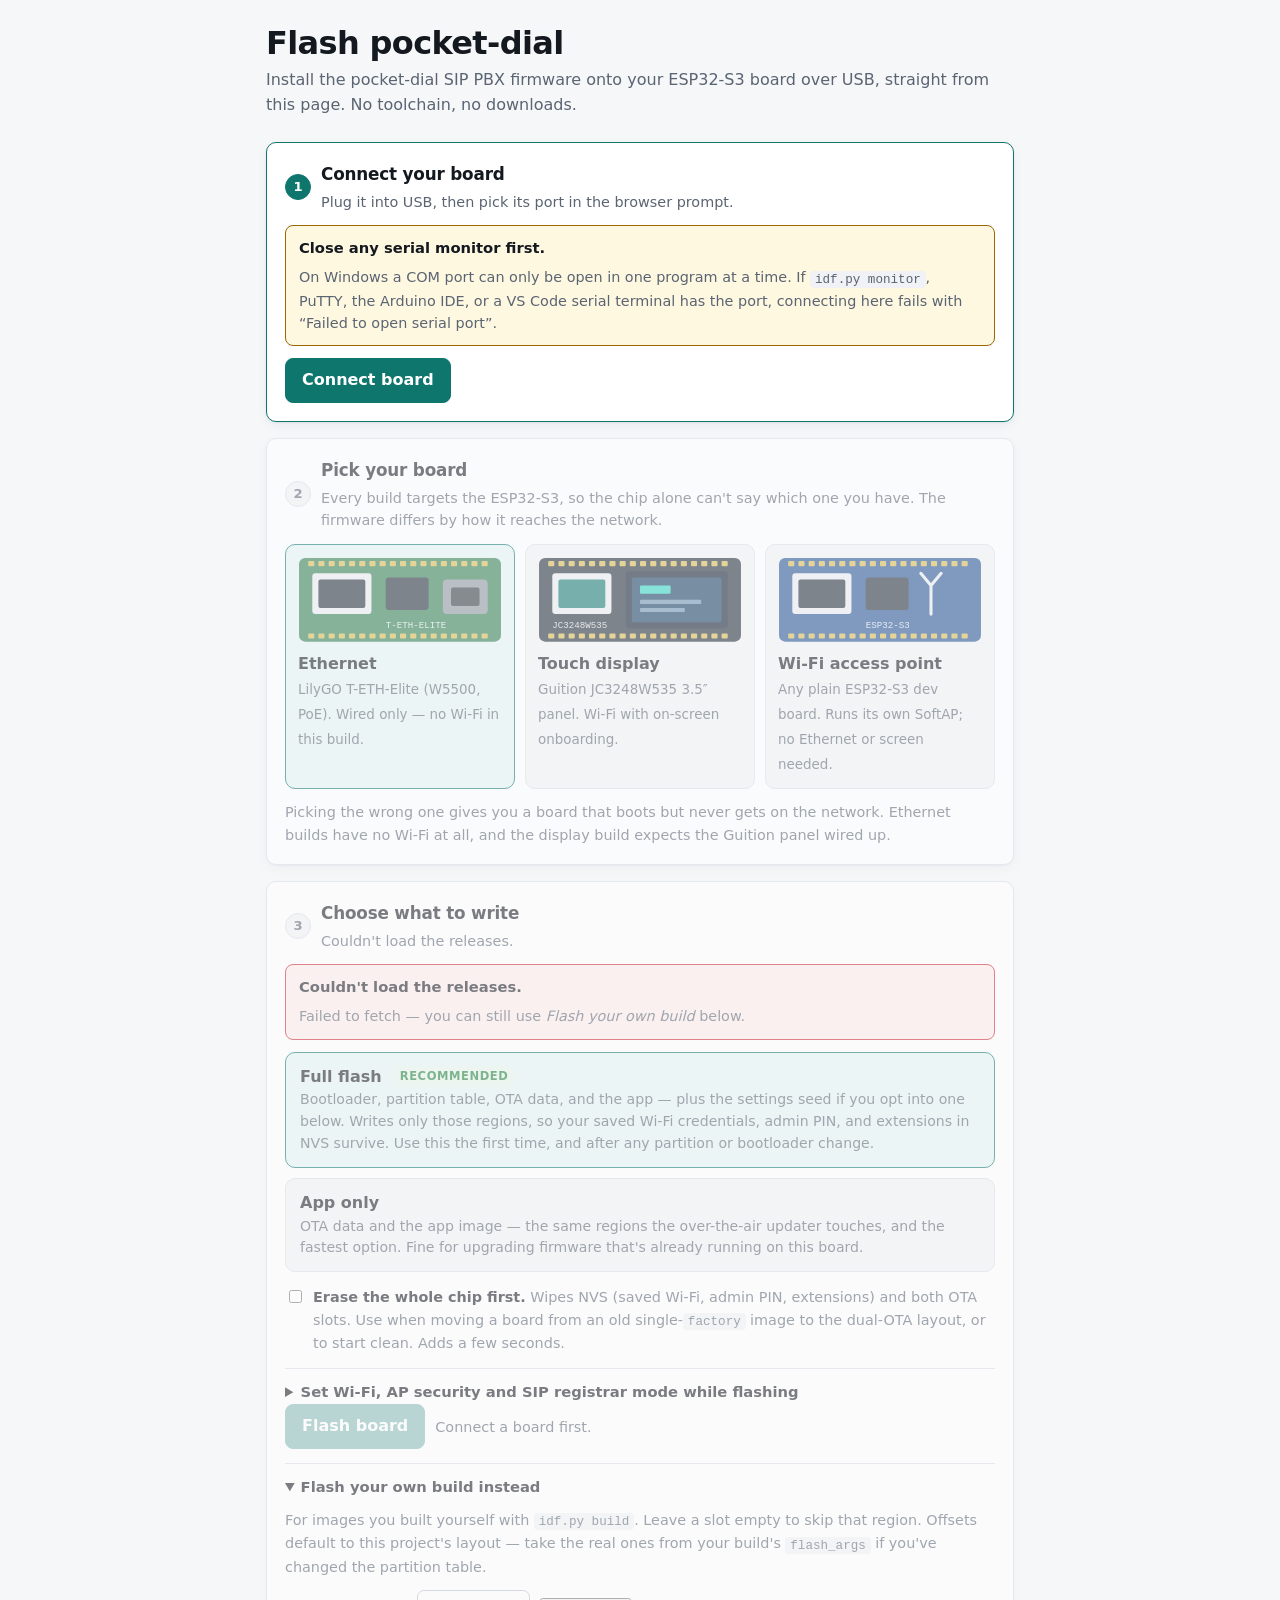
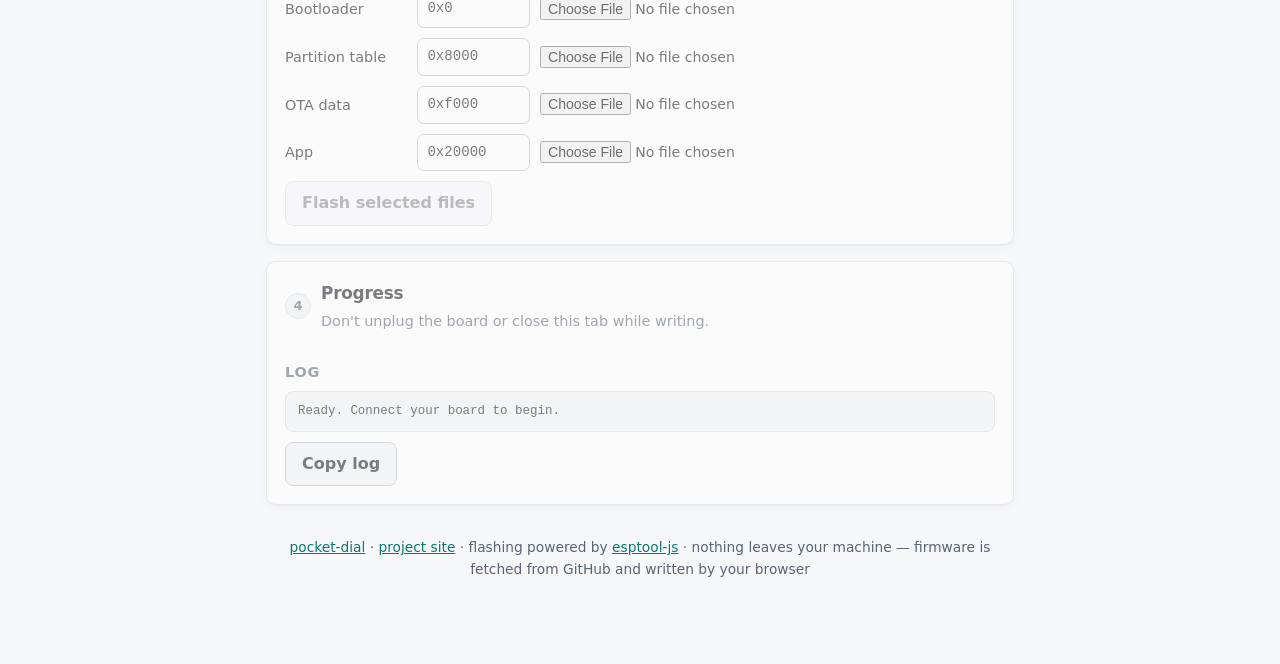
==== commit e631fc25: "sec(net,web,sip): WPA2 SoftAP, CSRF + centralised admin gate, reachable registrar modes Started as a" ====
--- a/docs/flasher/index.html
+++ b/docs/flasher/index.html
@@ -229,12 +229,28 @@
 details[open] summary { margin-bottom: 10px; }
 
 input[type="file"] { font: inherit; font-size: .88rem; max-width: 100%; }
-input[type="text"] {
+input[type="text"], input[type="password"] {
   font: inherit; font-family: var(--mono); font-size: .88rem;
   padding: 7px 9px; border-radius: 7px;
   border: 1px solid var(--border-strong);
   background: var(--surface); color: var(--text);
   width: 8em;
+}
+/* The 8em default suits the hex offset boxes in the local-build panel; the
+   seed panel's passphrase and SSID boxes need room for 63 characters. */
+input.wide { width: 22em; max-width: 100%; }
+
+/* Flash-time configuration seed panel */
+fieldset.seed { border: 0; padding: 0; margin: 0 0 4px; min-width: 0; }
+fieldset.seed:disabled { opacity: .5; }
+.field { display: flex; flex-wrap: wrap; gap: 10px; align-items: center; margin-bottom: 10px; }
+.field > label:first-child { min-width: 10.5em; font-size: .9rem; }
+.field .hint { flex-basis: 100%; margin: -4px 0 0; }
+.psk-out {
+  font-family: var(--mono); font-size: 1rem; font-weight: 600;
+  letter-spacing: .04em; word-break: break-all;
+  background: var(--surface); border: 1px solid var(--border-strong);
+  border-radius: 7px; padding: 6px 9px; display: inline-block;
 }
 
 .hidden { display: none !important; }
@@ -337,7 +353,7 @@
         <input type="radio" name="mode" value="full" checked>
         <span class="mname">Full flash</span>
         <span class="badge">Recommended</span>
-        <div class="mdesc">Bootloader, partition table, OTA data, and the app. Writes only those four regions, so your saved Wi-Fi credentials, admin PIN, and extensions in NVS survive. Use this the first time, and after any partition or bootloader change.</div>
+        <div class="mdesc">Bootloader, partition table, OTA data, and the app &mdash; plus the settings seed if you opt into one below. Writes only those regions, so your saved Wi-Fi credentials, admin PIN, and extensions in NVS survive. Use this the first time, and after any partition or bootloader change.</div>
       </label>
       <label class="mode">
         <input type="radio" name="mode" value="app">
@@ -350,6 +366,120 @@
       <input type="checkbox" id="erase-all">
       <span><strong>Erase the whole chip first.</strong> <span class="muted">Wipes NVS (saved Wi-Fi, admin PIN, extensions) and both OTA slots. Use when moving a board from an old single-<code>factory</code> image to the dual-OTA layout, or to start clean. Adds a few seconds.</span></span>
     </label>
+
+    <!-- Flash-time configuration seed. Collapsed and opted out by default:
+         the common case is "reflash this board, leave its settings alone". -->
+    <details id="seed-details">
+      <summary>Set Wi-Fi, AP security and SIP registrar mode while flashing</summary>
+
+      <p class="muted">Writes a small settings blob to the board's <code>cfgseed</code> partition. The firmware reads it
+        once on the next boot, copies what's flagged into NVS, and then ignores it until the flasher writes a newer one.
+        This is the only way to hand a passphrase to the headless <em>Ethernet</em> and <em>Wi-Fi access point</em> builds,
+        which have no screen to show one on &mdash; and, today, the only way to set the SIP registrar's admission mode on
+        any board before its first boot.</p>
+
+      <label class="check">
+        <input type="checkbox" id="seed-enable">
+        <span><strong>Apply these settings to the board.</strong>
+          <span class="muted">Leave this unchecked &mdash; the default &mdash; and <strong>nothing at all is written to
+          <code>cfgseed</code></strong>, so the board keeps whatever it is already configured with. That is what makes it
+          safe to reflash a board you have already set up.</span></span>
+      </label>
+
+      <fieldset class="seed" id="seed-fields" disabled>
+        <!-- The fieldset groups the controls the checkbox above governs, so it
+             needs a legend; it would only repeat the summary visually, so it is
+             positioned off-screen rather than hidden (display:none would take it
+             out of the accessibility tree too). -->
+        <legend style="position:absolute;width:1px;height:1px;overflow:hidden;clip:rect(0 0 0 0)">Device settings to write</legend>
+
+        <div class="field">
+          <label for="seed-ap-secure">Access-point security</label>
+          <select id="seed-ap-secure">
+            <option value="keep" selected>Leave as is</option>
+            <option value="on">WPA2 &mdash; passphrase required</option>
+            <option value="off">Open &mdash; no passphrase</option>
+          </select>
+        </div>
+
+        <div class="notice warn">
+          <p style="margin-bottom:0"><strong>Switching the access point to WPA2 breaks every existing connection.</strong>
+            <span class="muted">Phones, ATAs and laptops already associated with the open network cannot rejoin until each
+            one is re-paired with the new passphrase. Write the passphrase down before you flash &mdash; on a headless board
+            the only other copy is the serial log.</span></p>
+        </div>
+
+        <div class="field">
+          <label for="seed-ap-psk">AP passphrase</label>
+          <input type="text" id="seed-ap-psk" class="wide" autocomplete="off" autocapitalize="off"
+                 spellcheck="false" aria-describedby="seed-psk-hint">
+          <button type="button" id="btn-gen-psk">Generate</button>
+          <p class="muted hint" id="seed-psk-hint">8&ndash;63 printable ASCII characters, the WPA2 limits. <em>Generate</em>
+            makes a 20-character one from an alphabet with no <code>0</code>/<code>O</code>, <code>1</code>/<code>I</code>/<code>L</code>
+            or <code>U</code>, because it gets read off a small screen and retyped into a phone. Leave it empty to keep the
+            board's current passphrase.</p>
+        </div>
+
+        <div class="field">
+          <label for="seed-wifi-mode">Wi-Fi mode</label>
+          <select id="seed-wifi-mode">
+            <option value="keep" selected>Leave as is</option>
+            <option value="0">Captive portal (default)</option>
+            <option value="1">Station &mdash; join an existing network</option>
+            <option value="2">Standalone access point</option>
+          </select>
+        </div>
+
+        <div id="seed-sta" class="hidden">
+          <div class="field">
+            <label for="seed-sta-ssid">Upstream SSID</label>
+            <input type="text" id="seed-sta-ssid" class="wide" autocomplete="off" autocapitalize="off"
+                   spellcheck="false" aria-describedby="seed-sta-hint">
+          </div>
+          <div class="field">
+            <label for="seed-sta-pass">Upstream password</label>
+            <input type="password" id="seed-sta-pass" class="wide" autocomplete="off" aria-describedby="seed-sta-hint">
+            <p class="muted hint" id="seed-sta-hint">Optional. Leave the SSID empty to keep whichever network the board
+              already has saved; leave the password empty for an open network.</p>
+          </div>
+        </div>
+
+        <div class="field">
+          <label for="seed-reg-mode">SIP registrar mode</label>
+          <select id="seed-reg-mode" aria-describedby="seed-reg-hint">
+            <option value="keep" selected>Leave as is</option>
+            <option value="0">Open &mdash; any endpoint, no password</option>
+            <option value="1">Learn &mdash; adopt phones on first sight</option>
+            <option value="2">Secure &mdash; every REGISTER is authenticated</option>
+          </select>
+          <p class="muted hint" id="seed-reg-hint">Who is allowed to register as an extension. A board that has never been
+            told otherwise runs in <strong>open</strong>, so on a fresh board <em>Leave as is</em> means open.
+            <br><strong>Open:</strong> any endpoint on the network can register as any extension, with no credential. That is
+            the current default. Fine on a bench, a lab or a classroom; not on a link anyone else shares.
+            <br><strong>Learn:</strong> trust-on-first-use. An unknown device is adopted and locked to the extension it asked
+            for by MAC address, while devices already secured are digest-enforced as usual. Meant for adopting a fleet of
+            phones you already own, then turning off again.
+            <br><strong>Secure:</strong> every REGISTER is digest-challenged, so an extension can only be claimed by
+            something that knows its secret. An extension with no secret stored yet cannot register at all &mdash; the
+            registrar answers <em>Extension Not Provisioned</em> &mdash; so provision your extensions before you switch a
+            working system over.</p>
+        </div>
+
+        <div class="notice warn hidden" id="seed-reg-learn-warn">
+          <p style="margin-bottom:0"><strong>Learn mode is a deliberate, temporary weakening.</strong>
+            <span class="muted">While it is on, anything that can reach the PBX can claim any extension that has not been
+            adopted yet &mdash; that is the whole point, and it is why it must not be left on as a steady state. Run it on a
+            trusted or WPA2 link, adopt the phones, then come back and set <em>Secure</em>. Until the dashboard control for
+            this lands, reflashing with this panel is how you change it back.</span></p>
+        </div>
+
+        <p class="muted" style="margin-bottom:0">The seed is written on both <em>Full flash</em> and <em>App only</em>, but a board
+          whose partition table predates this feature has no <code>cfgseed</code> partition to read &mdash; run a
+          <em>Full flash</em> so the new partition table lands too.</p>
+      </fieldset>
+
+      <div id="seed-notice"></div>
+    </details>
 
     <div class="row">
       <button id="btn-flash" class="primary" disabled>Flash board</button>
@@ -449,6 +579,23 @@
                                  // header + 8-byte first segment header
 const APP_DESC_MAGIC = 0xabcd5432;
 const PROJECT_NAME = "SipServer";
+
+// Fallback offset of the `cfgseed` partition (partitions.csv: 0xFFF000, 0x1000).
+//
+// Why a fallback and not the only source: the seed is generated here in the
+// browser, so it is not a release asset and has no place in manifest.json's
+// `parts` — but its *address* is a property of the release's partition table,
+// exactly like the app and otadata offsets the manifest already carries. So
+// release.yml now reads the real offset out of the published
+// partition-table-<variant>.bin and emits it as `cfgseed_offset`, and the page
+// prefers that (planFromManifest below). A partition move then follows
+// automatically, the same way `parts` offsets already do, instead of silently
+// writing 256 bytes into whatever now lives at 0xFFF000.
+//
+// Its absence is also a capability signal: a release built before the partition
+// existed emits no `cfgseed_offset`, and its firmware ignores seeds anyway — the
+// page warns rather than pretending the settings took effect.
+const CFGSEED_OFFSET = 0xfff000;
 const DEFAULT_FLASH = { size: "16MB", mode: "dio", freq: "80m" };
 
 const LOCAL_SLOTS = [
@@ -572,6 +719,268 @@
 }
 
 // ---------------------------------------------------------------------------
+// Flash-time configuration seed
+//
+// ==== WIRE FORMAT — keep in lockstep with src/Helpers/DeviceConfig.hpp ====
+//
+// One 256-byte little-endian record at offset 0 of the `cfgseed` partition.
+// Strings are NUL-padded ASCII; every unlisted byte is zero.
+//
+//   off  size  field
+//   ---  ----  ---------------------------------------------------------------
+//     0     4  magic     SEED_MAGIC ("PDCS" as a LE u32)
+//     4     2  version   SEED_VERSION
+//     6     2  flags     SEED_HAS_* bitmask
+//     8     4  gen       generation counter; a UNIX timestamp, so every opt-in
+//                        write is a new value and the firmware applies it once
+//    12     1  wifiMode  0 = captive-portal default, 1 = STATION, 2 = AP
+//    13     1  regMode   SIP registrar admission: 0 = open, 1 = learn,
+//                        2 = secure (matches the NVS key "reg_mode")
+//    14     2  --        reserved, zero
+//    16    64  apPsk     SoftAP WPA2 passphrase
+//    80    33  staSsid   upstream Wi-Fi SSID
+//   113     3  --        reserved, zero
+//   116    64  staPass   upstream Wi-Fi passphrase
+//   180    72  --        reserved, zero
+//   252     4  crc32     CRC-32 (IEEE 802.3 / zlib) over bytes [0, 252)
+//
+// The firmware ignores a record whose magic, version or CRC does not check
+// out — an unwritten partition reads back as 0xFF and must not be an error.
+//
+// `regMode` was added after the first release of this format and deliberately
+// did NOT bump SEED_VERSION: every field is gated by its own "has" flag and
+// every reader ignores flags it does not know, so both directions are safe.
+// Older firmware skips bit 5 and applies the rest; newer firmware reading a
+// record written by an older copy of this page sees bit 5 clear and leaves
+// `reg_mode` alone. A version bump would instead have made older firmware
+// reject the whole record. Add future fields the same way — in the reserved
+// space, behind a new flag bit — never by repurposing an existing one.
+// ---------------------------------------------------------------------------
+
+const SEED_SIZE = 256;
+const SEED_MAGIC = 0x53434450;
+const SEED_VERSION = 1;
+
+// Each "has" bit says "this field is meaningful". A seed may carry any subset,
+// so we set only the bits for settings the user actually chose — see
+// readSeedForm() for why that matters more than it looks.
+const SEED_HAS_AP_SECURE = 1 << 0;
+const SEED_AP_SECURE_ON  = 1 << 1;
+const SEED_HAS_AP_PSK    = 1 << 2;
+const SEED_HAS_WIFI_MODE = 1 << 3;
+const SEED_HAS_STA_CREDS = 1 << 4;
+// The only operator-facing route to `learn`/`secure` on a headless board: SIP
+// digest auth has always been implemented, but nothing outside the firmware's
+// own tests ever wrote `reg_mode`, so a device came up in the compiled-in
+// default — open — and stayed there.
+const SEED_HAS_REG_MODE  = 1 << 5;
+
+// DeviceConfig::kPskAlphabet / kGeneratedPskChars / kMin|MaxPskChars.
+const PSK_ALPHABET = "23456789ABCDEFGHJKMNPQRSTVWXYZ";
+const PSK_GEN_CHARS = 20;
+const PSK_MIN = 8;
+const PSK_MAX = 63;
+
+// esp_wifi rejects an SSID longer than 32 bytes, and the field is 33 wide so
+// there is always room for the terminating NUL.
+const SSID_MAX_BYTES = 32;
+
+// CRC-32, IEEE 802.3 / zlib: reflected polynomial 0xEDB88320, init 0xFFFFFFFF,
+// final xor 0xFFFFFFFF. Table built once, lazily — 256 entries is nothing, but
+// there is no reason to pay for it on a page that never opts into a seed.
+let crcTable = null;
+function crc32(bytes) {
+  if (!crcTable) {
+    crcTable = new Uint32Array(256);
+    for (let n = 0; n < 256; n++) {
+      let c = n;
+      for (let k = 0; k < 8; k++) c = (c & 1) ? (0xedb88320 ^ (c >>> 1)) : (c >>> 1);
+      crcTable[n] = c >>> 0;
+    }
+  }
+  let crc = 0xffffffff;
+  for (let i = 0; i < bytes.length; i++) crc = (crcTable[(crc ^ bytes[i]) & 0xff] ^ (crc >>> 8)) >>> 0;
+  // >>> 0 throughout: JS bitwise ops yield *signed* 32-bit values, and a CRC
+  // with the top bit set would otherwise come back negative.
+  return (crc ^ 0xffffffff) >>> 0;
+}
+
+// Rejection sampling, not `% 30`. The alphabet is 30 symbols and 256 is not a
+// multiple of 30, so a plain modulo would make the first 16 symbols ~3% more
+// likely than the rest. Discarding bytes >= 240 costs a few extra draws and
+// keeps all 20 characters uniform (≈98 bits).
+function generatePsk() {
+  const n = PSK_ALPHABET.length;
+  const limit = 256 - (256 % n);
+  const buf = new Uint8Array(32);
+  let out = "";
+  while (out.length < PSK_GEN_CHARS) {
+    crypto.getRandomValues(buf);
+    for (const b of buf) {
+      if (b >= limit) continue;
+      out += PSK_ALPHABET[b % n];
+      if (out.length === PSK_GEN_CHARS) break;
+    }
+  }
+  return out;
+}
+
+// Write `s` as NUL-padded bytes into a fixed-width field. Throws rather than
+// truncating: a silently shortened passphrase would lock the user out of a
+// board they cannot see the screen of.
+function putField(bytes, offset, width, s) {
+  const enc = new TextEncoder().encode(s);
+  if (enc.length > width) throw new Error(`"${s}" is ${enc.length} bytes, too long for a ${width}-byte field.`);
+  bytes.set(enc, offset);
+}
+
+// cfg: { apSecure: "keep"|"on"|"off", apPsk, wifiMode: "keep"|"0"|"1"|"2",
+//        regMode: "keep"|"0"|"1"|"2", staSsid, staPass, gen? }
+//        ->  Uint8Array(256)
+function buildSeed(cfg) {
+  const bytes = new Uint8Array(SEED_SIZE);
+  const dv = new DataView(bytes.buffer);
+
+  let flags = 0;
+  if (cfg.apSecure === "on" || cfg.apSecure === "off") {
+    flags |= SEED_HAS_AP_SECURE;
+    if (cfg.apSecure === "on") flags |= SEED_AP_SECURE_ON;
+  }
+  if (cfg.apPsk) { flags |= SEED_HAS_AP_PSK; putField(bytes, 16, 64, cfg.apPsk); }
+
+  const modeGiven = cfg.wifiMode !== "keep" && cfg.wifiMode !== undefined && cfg.wifiMode !== "";
+  if (modeGiven) flags |= SEED_HAS_WIFI_MODE;
+
+  const regGiven = cfg.regMode !== "keep" && cfg.regMode !== undefined && cfg.regMode !== "";
+  if (regGiven) {
+    // The select cannot produce anything else, but buildSeed() is also called
+    // by hand through __pdFlasher; a value the firmware does not recognise
+    // would land in NVS as-is, so refuse it here rather than write it.
+    if (!["0", "1", "2"].includes(String(cfg.regMode))) {
+      throw new Error(`Registrar mode must be 0 (open), 1 (learn) or 2 (secure); got "${cfg.regMode}".`);
+    }
+    flags |= SEED_HAS_REG_MODE;
+  }
+
+  if (cfg.staSsid) {
+    flags |= SEED_HAS_STA_CREDS;
+    putField(bytes, 80, 33, cfg.staSsid);
+    putField(bytes, 116, 64, cfg.staPass || "");
+  }
+
+  // Explicit little-endian on every multi-byte field: DataView's default is
+  // big-endian, and the ESP32 is little-endian regardless of what this browser
+  // happens to run on.
+  dv.setUint32(0, SEED_MAGIC, true);
+  dv.setUint16(4, SEED_VERSION, true);
+  dv.setUint16(6, flags, true);
+  dv.setUint32(8, cfg.gen ?? Math.floor(Date.now() / 1000), true);
+  dv.setUint8(12, modeGiven ? Number(cfg.wifiMode) : 0);
+  dv.setUint8(13, regGiven ? Number(cfg.regMode) : 0);
+  dv.setUint32(252, crc32(bytes.subarray(0, 252)), true);
+  return bytes;
+}
+
+// ---------------------------------------------------------------------------
+// Seed panel UI
+// ---------------------------------------------------------------------------
+
+function seedPanelEnabled() {
+  return $("seed-enable").checked;
+}
+
+function syncSeedPanel() {
+  const on = seedPanelEnabled();
+  $("seed-fields").disabled = !on;
+  $("seed-sta").classList.toggle("hidden", $("seed-wifi-mode").value !== "1");
+  $("seed-reg-learn-warn").classList.toggle("hidden", $("seed-reg-mode").value !== "1");
+  if (!on) notice("seed-notice", null);
+}
+
+// Read and validate the panel. Returns { cfg } or { error }.
+//
+// The three-way "leave as is" defaults are load-bearing, not politeness: a
+// plain on/off checkbox would mean that somebody opting in only to set STATION
+// mode also writes has-ap-secure with the value 0 — quietly reopening a board
+// that had WPA2 on, with a fresh `gen` so the firmware really applies it. Every
+// control here has an explicit "don't touch this" position, and only the ones
+// moved off it contribute a flag.
+function readSeedForm() {
+  const apSecure = $("seed-ap-secure").value;
+  const wifiMode = $("seed-wifi-mode").value;
+  const regMode = $("seed-reg-mode").value;
+  let apPsk = $("seed-ap-psk").value;
+  const staSsid = wifiMode === "1" ? $("seed-sta-ssid").value : "";
+  const staPass = wifiMode === "1" ? $("seed-sta-pass").value : "";
+
+  // Turning WPA2 on with no passphrase would leave the firmware to generate
+  // one, and on the headless builds that generated value only ever reaches the
+  // serial log — the exact problem this panel exists to solve. Generate it here
+  // instead, and put it in the box so the user sees it before flashing too.
+  if (apSecure === "on" && !apPsk) {
+    apPsk = generatePsk();
+    $("seed-ap-psk").value = apPsk;
+    log(`No AP passphrase was set, so one was generated: ${apPsk}`);
+  }
+
+  if (apPsk && !/^[\x20-\x7e]{8,63}$/.test(apPsk)) {
+    return { error: `The AP passphrase must be ${PSK_MIN}–${PSK_MAX} printable ASCII characters; this one is ${apPsk.length}.` };
+  }
+  if (staSsid && new TextEncoder().encode(staSsid).length > SSID_MAX_BYTES) {
+    return { error: `The upstream SSID is longer than ${SSID_MAX_BYTES} bytes, which Wi-Fi does not allow.` };
+  }
+  if (staPass && !/^[\x20-\x7e]{8,63}$/.test(staPass)) {
+    return { error: `The upstream Wi-Fi password must be ${PSK_MIN}–${PSK_MAX} printable ASCII characters, or empty for an open network.` };
+  }
+  if (wifiMode === "1" && !staSsid && (staPass)) {
+    return { error: "Enter the upstream SSID, or clear the password to keep the board's saved network." };
+  }
+  if (apSecure === "keep" && !apPsk && wifiMode === "keep" && regMode === "keep") {
+    return { error: "Nothing to write — every setting is on “Leave as is”. Untick the box, or change a setting." };
+  }
+  return { cfg: { apSecure, apPsk, wifiMode, regMode, staSsid, staPass } };
+}
+
+// Build the extra flash part for the seed, or null when the user opted out.
+// Returns { part, psk } / { error } / null. Shaped exactly like the synthesised
+// otadata entry above — an inline `data` buffer — so doFlash and the progress
+// bars need no special case for it.
+function seedPart(plan) {
+  if (!seedPanelEnabled()) return null;
+  const read = readSeedForm();
+  if (read.error) return { error: read.error };
+
+  const offset = plan && plan.cfgseedOffset !== undefined ? plan.cfgseedOffset : CFGSEED_OFFSET;
+  if (plan && plan.cfgseedOffset === undefined) {
+    logWarn(`This release does not advertise a cfgseed partition; writing the seed at the default ${hex(CFGSEED_OFFSET)}. ` +
+            `Firmware older than the settings-seed feature ignores it.`);
+  }
+
+  let data;
+  try {
+    data = buildSeed(read.cfg);
+  } catch (err) {
+    return { error: err.message };
+  }
+
+  // The registrar mode has no screen to show it on afterwards and no dashboard
+  // control to read it back from, so the flash log is the operator's only
+  // record of what this board was set to.
+  if (read.cfg.regMode !== "keep") {
+    const name = { "0": "open", "1": "learn", "2": "secure" }[read.cfg.regMode];
+    log(`SIP registrar mode will be set to ${name}.`);
+    if (read.cfg.regMode === "1") {
+      logWarn("Learn mode is temporary by design — adopt the phones, then reflash with Secure.");
+    }
+  }
+
+  return {
+    part: { name: "cfgseed (generated)", offset, role: "cfgseed", data, size: SEED_SIZE },
+    psk: read.cfg.apPsk
+  };
+}
+
+// ---------------------------------------------------------------------------
 // State
 // ---------------------------------------------------------------------------
 
@@ -585,6 +994,7 @@
   usbOtg: false,
   selectedVariant: DEFAULT_VARIANT,
   installedVersion: null,
+  seedPsk: null,      // passphrase written by the last flash, for showDone()
   releases: [],       // [{ tag, name, prerelease, url, assets: Map<name, url>, manifest?, resolved: Map<variantId, plan> }]
   release: null,      // the selected entry from `releases`
   releaseError: null
@@ -733,7 +1143,14 @@
     if (!a) return { error: `Release is missing asset "${p.file}".` };
     parts.push({ name: p.file, offset: Number(p.offset), role: p.role, url: a.url, size: p.size ?? a.size });
   }
-  return { flash: { ...DEFAULT_FLASH, ...(v.flash || rel.manifest.flash || {}) }, parts };
+  // Not a member of `parts`: the seed is generated in this page, not shipped in
+  // the release. Only its address comes from the manifest — see CFGSEED_OFFSET.
+  const seedOff = v.cfgseed_offset ?? rel.manifest.cfgseed_offset;
+  return {
+    flash: { ...DEFAULT_FLASH, ...(v.flash || rel.manifest.flash || {}) },
+    parts,
+    cfgseedOffset: seedOff === undefined || seedOff === null ? undefined : Number(seedOff)
+  };
 }
 
 function planFromConvention(rel, variantId) {
@@ -1140,6 +1557,9 @@
     showDone();
   } catch (err) {
     const msg = err && err.message ? err.message : String(err);
+    // Nothing is guaranteed to have reached the cfgseed partition, so don't
+    // tell the user a passphrase is now live on the board.
+    state.seedPsk = null;
     logErr(`Flashing failed: ${msg}`);
     notice("done-notice", "err",
       `<p style="margin-bottom:6px"><strong>Flashing failed.</strong> ${esc(msg)}</p>
@@ -1154,12 +1574,42 @@
 function showDone() {
   const v = VARIANTS[state.selectedVariant];
   setStep("step-progress", "done");
+
+  // On the headless eth/wifi variants this page is the only place the
+  // passphrase is ever shown to a human — the firmware also puts it on the
+  // serial log, but nobody has a serial monitor open at this point. So repeat
+  // it here, in the log (so "Copy log" carries it), and behind a copy button.
+  let pskBlock = "";
+  if (state.seedPsk) {
+    logOk(`AP passphrase written to this board: ${state.seedPsk}`);
+    pskBlock = `
+      <p style="margin-bottom:6px"><strong>Write this down &mdash; the access-point passphrase:</strong></p>
+      <p style="margin-bottom:8px"><span class="psk-out" id="done-psk">${esc(state.seedPsk)}</span>
+        <button type="button" id="btn-copy-psk">Copy</button></p>
+      <p class="muted" style="margin-bottom:8px">Every device already joined to the board's network must be re-paired with it.
+        It is in the log below too.</p>`;
+  }
+
   notice("done-notice", "ok", `
     <p style="margin-bottom:8px"><strong>Done — the board is rebooting.</strong></p>
+    ${pskBlock}
     ${v.after}
     <p class="muted" style="margin-bottom:0">Later updates can go over the air from the dashboard (see
       <a href="https://github.com/GlomarGadaffi/pocket-dial/blob/main/docs/OTA.md">OTA.md</a>). You can unplug the board now;
       disconnecting the port here is safe.</p>`);
+
+  // The notice is rebuilt as innerHTML each time, so the button is wired after
+  // insertion rather than once at startup — same shape as btn-copy-log.
+  const copy = $("btn-copy-psk");
+  if (copy) copy.addEventListener("click", async () => {
+    try {
+      await navigator.clipboard.writeText($("done-psk").textContent);
+      copy.textContent = "Copied";
+    } catch {
+      copy.textContent = "Copy failed — select it by hand";
+    }
+    setTimeout(() => { copy.textContent = "Copy"; }, 1500);
+  });
 }
 
 async function flashFromRelease() {
@@ -1181,6 +1631,19 @@
   let parts = plan.parts;
   if (mode === "app") parts = parts.filter((p) => p.role === "app" || p.role === "ota-data");
   if (!parts.length) { logErr("Nothing to flash for that variant and mode."); return; }
+
+  // Appended *after* the app-only filter: the seed is a user choice, not a
+  // release image, so it belongs in both modes.
+  const seed = seedPart(plan);
+  if (seed && seed.error) {
+    logErr(seed.error);
+    notice("seed-notice", "err", `<p style="margin-bottom:0">${esc(seed.error)}</p>`);
+    $("seed-details").open = true;
+    return;
+  }
+  notice("seed-notice", null);
+  state.seedPsk = seed ? (seed.psk || null) : null;
+  if (seed) parts = parts.concat(seed.part);
 
   const name = VARIANTS[state.selectedVariant].name;
   const label = `${mode === "full" ? "Full" : "App-only"} flash — ${name} ${rel.tag}`;
@@ -1212,6 +1675,18 @@
     $("local-status").textContent = "Pick at least one file.";
     return;
   }
+
+  // A local build has no manifest, so the seed lands at the page's fallback
+  // offset — which is what partitions.csv in this repository says.
+  const seed = seedPart(null);
+  if (seed && seed.error) {
+    $("local-status").textContent = seed.error;
+    $("seed-details").open = true;
+    return;
+  }
+  state.seedPsk = seed ? (seed.psk || null) : null;
+  if (seed) parts.push(seed.part);
+
   $("local-status").textContent = "";
   await doFlash(parts, DEFAULT_FLASH, `Local flash — ${parts.length} file(s)`, $("erase-all").checked);
 }
@@ -1233,6 +1708,22 @@
 
   document.querySelectorAll('input[name="mode"]').forEach((r) =>
     r.addEventListener("change", updateFlashButton));
+
+  syncSeedPanel();
+  $("seed-enable").addEventListener("change", () => {
+    syncSeedPanel();
+    // Opening the panel on opt-in: the fields are the whole point of ticking it.
+    if (seedPanelEnabled()) $("seed-details").open = true;
+  });
+  $("seed-wifi-mode").addEventListener("change", syncSeedPanel);
+  $("seed-reg-mode").addEventListener("change", syncSeedPanel);
+  $("btn-gen-psk").addEventListener("click", () => {
+    $("seed-ap-psk").value = generatePsk();
+    // Choosing a passphrase without turning WPA2 on stores it but leaves the AP
+    // open, which is almost never what someone pressing "Generate" means.
+    if ($("seed-ap-secure").value === "keep") $("seed-ap-secure").value = "on";
+    notice("seed-notice", null);
+  });
 
   $("btn-copy-log").addEventListener("click", async () => {
     try {
@@ -1250,6 +1741,14 @@
 
   log("Ready. Connect your board to begin.");
 }
+
+// The script is an ES module, so nothing above is reachable from the devtools
+// console. Expose the seed helpers and the panel reader under one namespaced
+// handle so the 256-byte record, its CRC, and the "leave as is" flag semantics
+// can be checked by hand (or from a headless browser) without a build step or a
+// test framework:
+//   __pdFlasher.crc32(new TextEncoder().encode("123456789")) === 0xCBF43926
+window.__pdFlasher = { crc32, buildSeed, generatePsk, readSeedForm, CFGSEED_OFFSET, SEED_SIZE };
 </script>
 </body>
 </html>
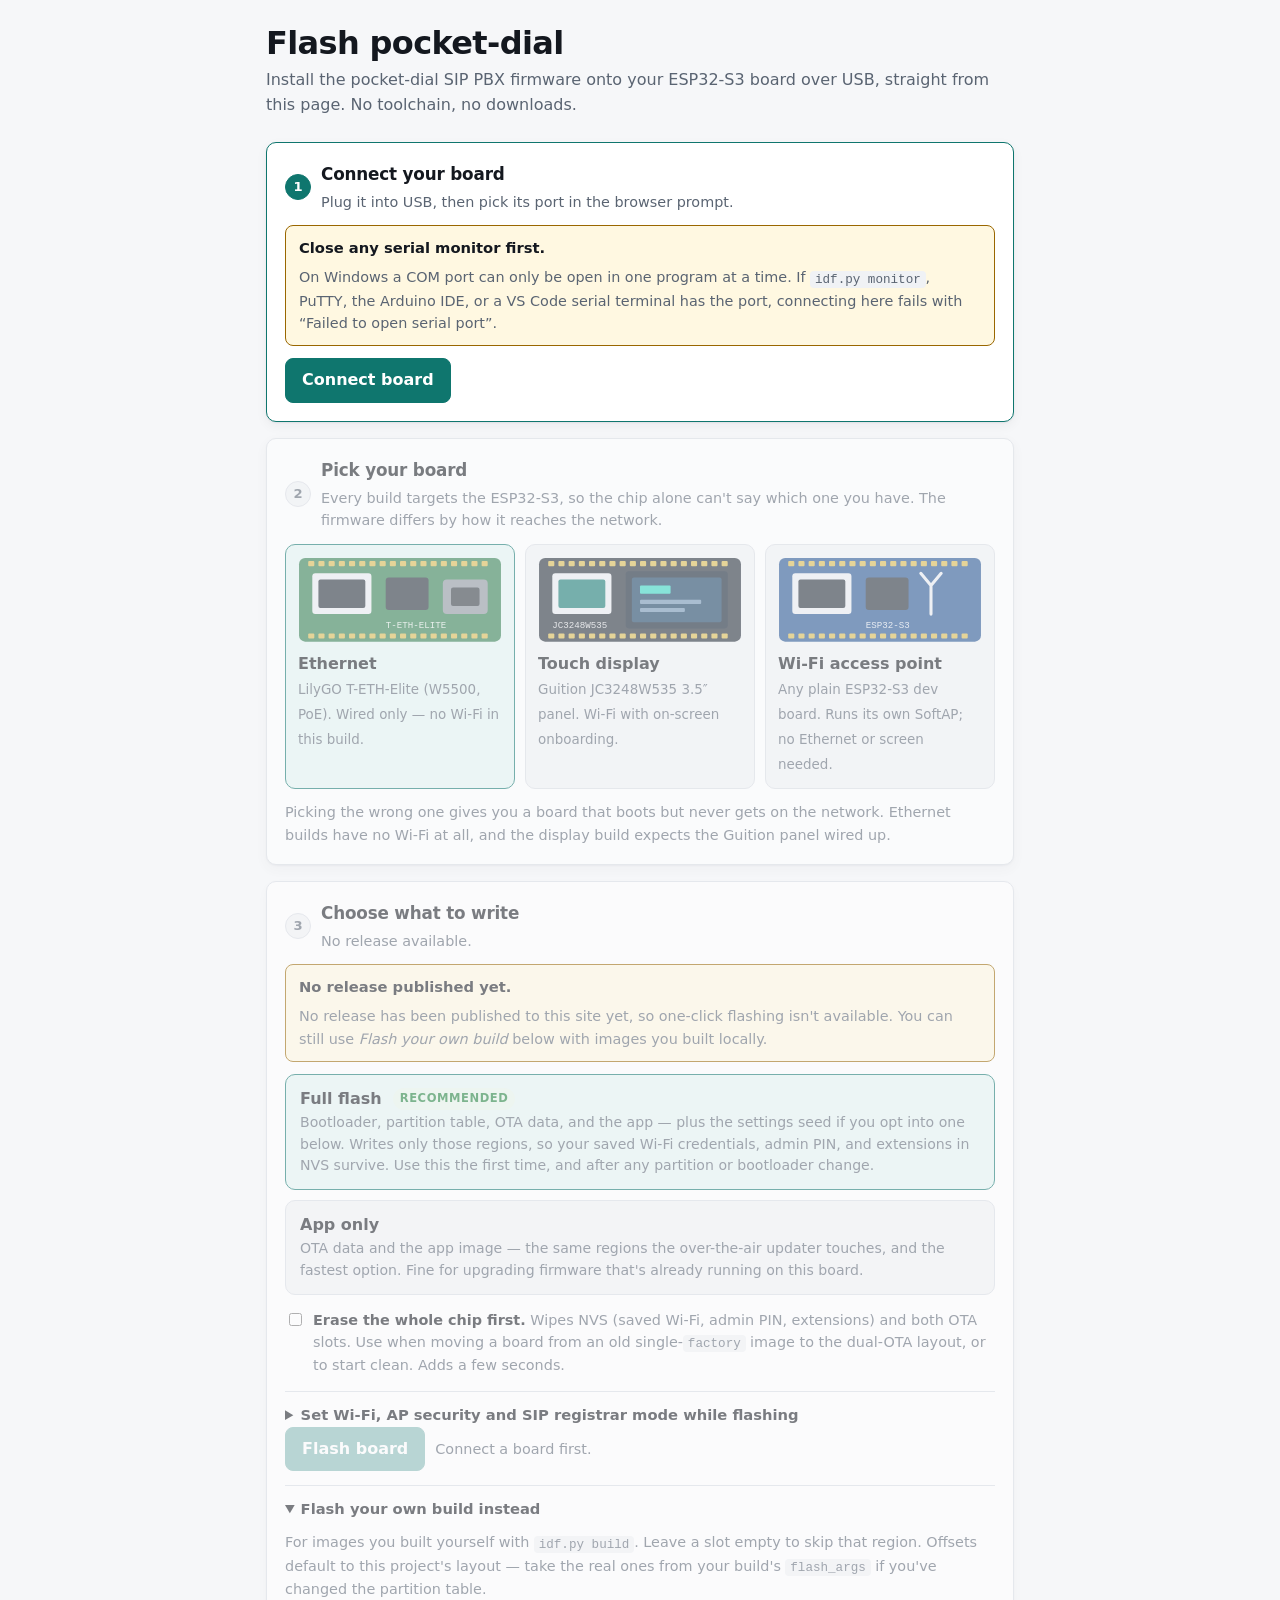
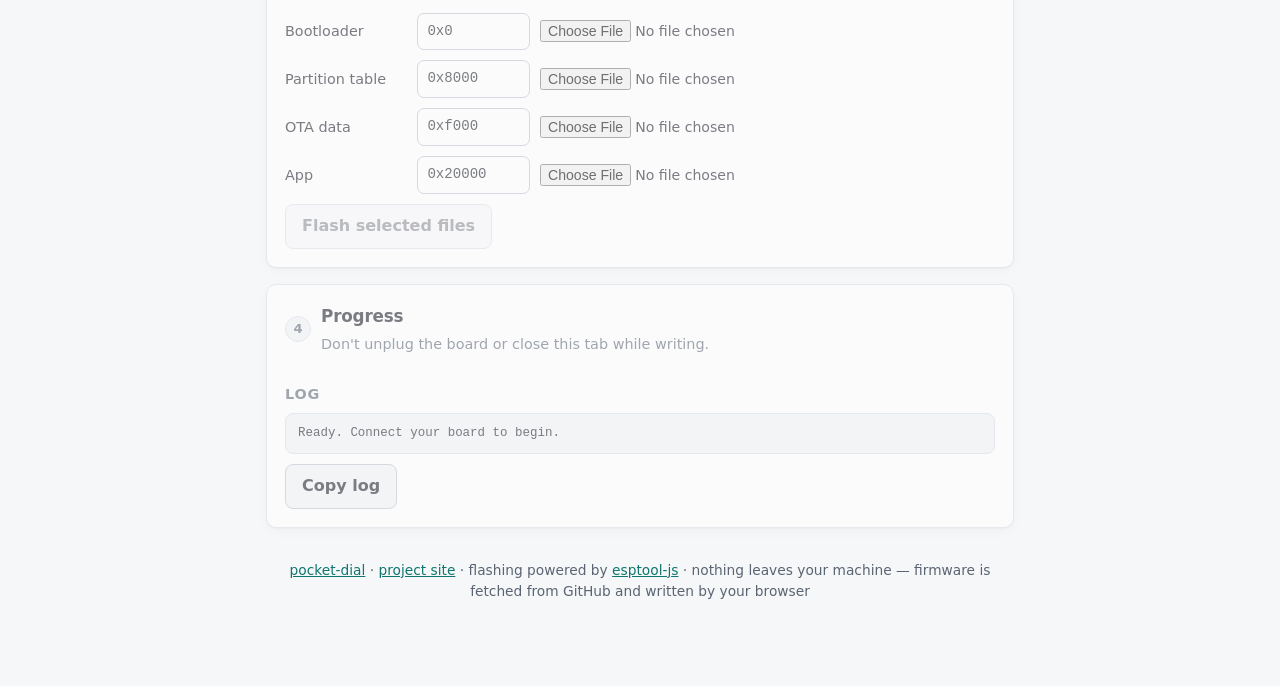
==== commit cdf5a909: "fix(flasher): serve firmware from Pages — a browser cannot fetch a Release asset The browser flasher" ====
--- a/docs/flasher/index.html
+++ b/docs/flasher/index.html
@@ -534,7 +534,21 @@
 // ---------------------------------------------------------------------------
 
 const REPO = "GlomarGadaffi/pocket-dial";
-const RELEASES_API = `https://api.github.com/repos/${REPO}/releases?per_page=15`;
+
+// Firmware is served from this very origin, not from the GitHub Release.
+//
+// A browser cannot fetch a Release asset: browser_download_url 302s to
+// release-assets.githubusercontent.com, and neither the redirect nor the final
+// response sets Access-Control-Allow-Origin. api.github.com *is* CORS-enabled,
+// so listing releases succeeded and only the downloads failed — the page looked
+// fine right up until someone pressed Flash (pocket-dial#138).
+//
+// release.yml copies each release's images into docs/firmware/<tag>/ and
+// regenerates this index, so the page fetches same-origin and CORS never
+// applies. The GitHub Release remains the source of truth and still carries
+// every asset; Pages holds only what this page actually downloads.
+// Relative to docs/flasher/, so one level up to the Pages root.
+const FIRMWARE_INDEX = "../firmware/index.json";
 
 // Variant ids double as the "<chip>-<transport>" tag the release workflow
 // (.github/workflows/release.yml) bakes into asset names, e.g.
@@ -1018,19 +1032,24 @@
 
 async function loadReleases() {
   try {
-    const res = await fetch(RELEASES_API, { headers: { Accept: "application/vnd.github+json" } });
-    if (res.status === 403 || res.status === 429) throw new Error("rate-limited");
-    if (!res.ok) throw new Error(`GitHub API returned ${res.status}`);
-
-    const list = (await res.json()).filter((r) => !r.draft);
+    // Same-origin, so no CORS and no API rate limit. no-cache because a re-tag
+    // republishes the same path with different bytes.
+    const res = await fetch(FIRMWARE_INDEX, { cache: "no-cache" });
+    if (!res.ok) throw new Error(`firmware index returned ${res.status}`);
+
+    const list = (await res.json()).releases || [];
     if (!list.length) throw new Error("no-release");
 
     state.releases = list.map((r) => ({
-      tag: r.tag_name,
-      name: r.name || r.tag_name,
+      tag: r.tag,
+      name: r.name || r.tag,
       prerelease: !!r.prerelease,
-      url: r.html_url,
-      assets: new Map((r.assets || []).map((a) => [a.name, { url: a.browser_download_url, size: a.size }])),
+      // Metadata only — nothing on the flash path depends on reaching github.com.
+      url: `https://github.com/${REPO}/releases/tag/${encodeURIComponent(r.tag)}`,
+      assets: new Map((r.files || []).map((f) => [
+        f.name,
+        { url: `../firmware/${encodeURIComponent(r.tag)}/${encodeURIComponent(f.name)}`, size: f.size }
+      ])),
       manifest: undefined,
       resolved: new Map()
     }));
@@ -1105,14 +1124,9 @@
   if (err.message === "no-release") {
     kind = "warn";
     body = `<p style="margin-bottom:6px"><strong>No release published yet.</strong></p>
-            <p class="muted" style="margin-bottom:0">There's nothing to download for this repository yet, so one-click flashing isn't available.
+            <p class="muted" style="margin-bottom:0">No release has been published to this site yet, so one-click flashing isn't available.
             You can still use <em>Flash your own build</em> below with images you built locally.</p>`;
     line.textContent = "No release available.";
-  } else if (err.message === "rate-limited") {
-    body = `<p style="margin-bottom:6px"><strong>GitHub rate-limited this browser.</strong></p>
-            <p class="muted" style="margin-bottom:0">Unauthenticated API requests are capped at 60 per hour per IP. Wait a while and reload,
-            or use <em>Flash your own build</em> below.</p>`;
-    line.textContent = "Couldn't reach GitHub.";
   } else {
     body = `<p style="margin-bottom:6px"><strong>Couldn't load the releases.</strong></p>
             <p class="muted" style="margin-bottom:0">${esc(err.message)} &mdash; you can still use <em>Flash your own build</em> below.</p>`;
